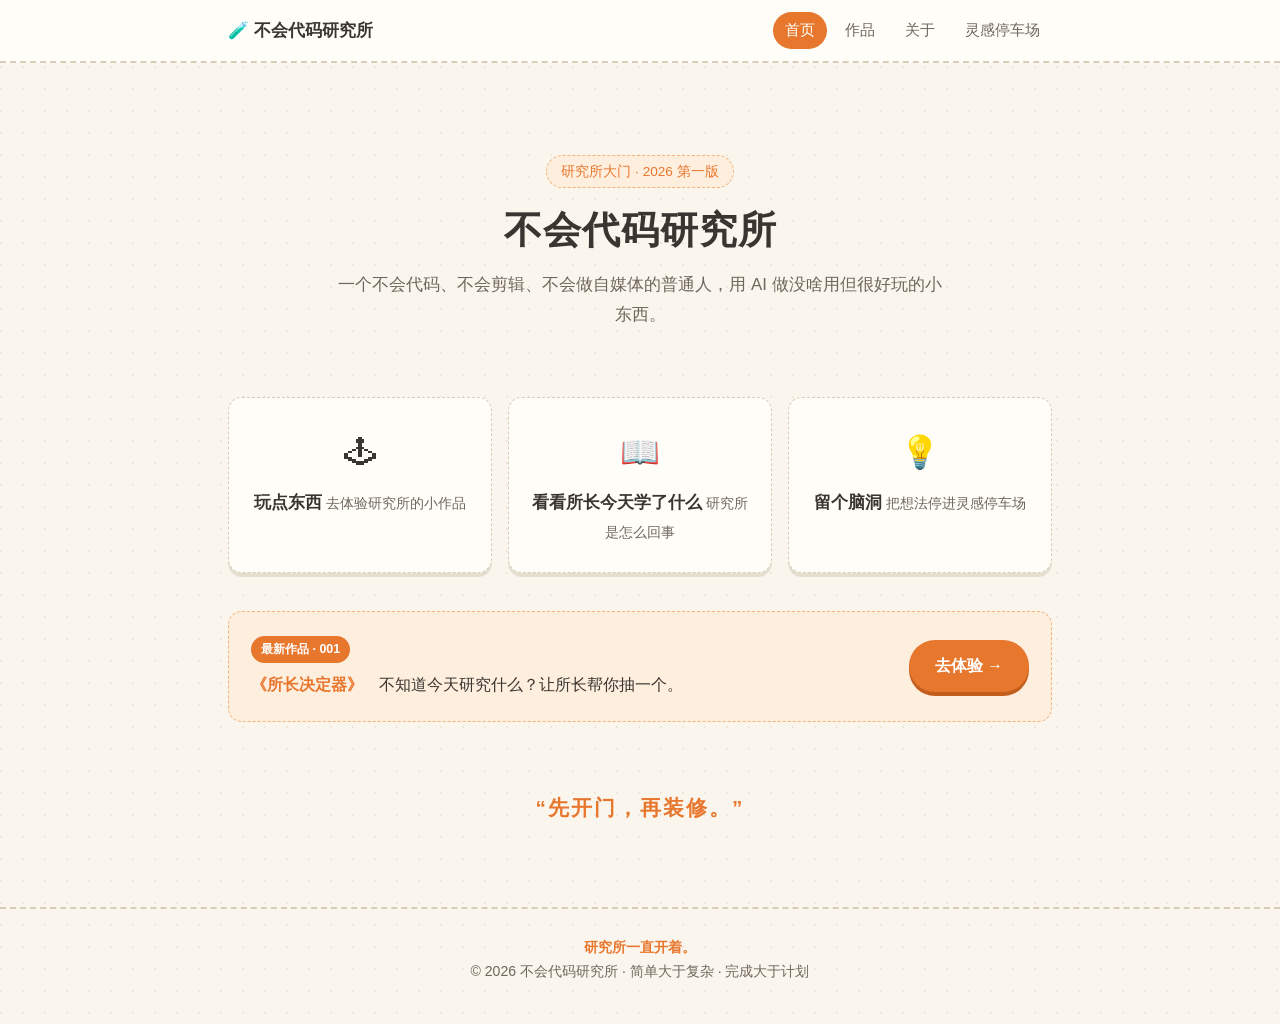
==== index.html @ 076965a6 "Initial static site" ====
<!DOCTYPE html>
<html lang="zh-CN">
<head>
  <meta charset="UTF-8" />
  <meta name="viewport" content="width=device-width, initial-scale=1.0" />
  <title>不会代码研究所</title>
  <meta name="description" content="一个不会代码、不会剪辑、不会做自媒体的普通人，用 AI 做没啥用但很好玩的小东西。" />
  <link rel="stylesheet" href="style.css" />
</head>
<body>

  <!-- 顶部导航 -->
  <header class="site-header">
    <nav class="nav">
      <a class="nav__brand" href="index.html">🧪 不会代码研究所</a>
      <ul class="nav__links">
        <li><a href="index.html" class="is-active">首页</a></li>
        <li><a href="works.html">作品</a></li>
        <li><a href="about.html">关于</a></li>
        <li><a href="inspiration.html">灵感停车场</a></li>
      </ul>
    </nav>
  </header>

  <main class="wrap">

    <!-- 首屏 -->
    <section class="hero">
      <span class="hero__badge">研究所大门 · 2026 第一版</span>
      <h1 class="hero__title">不会代码研究所</h1>
      <p class="hero__subtitle">
        一个不会代码、不会剪辑、不会做自媒体的普通人，用 AI 做没啥用但很好玩的小东西。
      </p>
    </section>

    <!-- 三个主要入口 -->
    <section class="grid-3">
      <a class="entry" href="work-001.html">
        <span class="entry__emoji">🕹</span>
        <span class="entry__label">玩点东西</span>
        <span class="entry__desc">去体验研究所的小作品</span>
      </a>
      <a class="entry" href="about.html">
        <span class="entry__emoji">📖</span>
        <span class="entry__label">看看所长今天学了什么</span>
        <span class="entry__desc">研究所是怎么回事</span>
      </a>
      <a class="entry" href="inspiration.html">
        <span class="entry__emoji">💡</span>
        <span class="entry__label">留个脑洞</span>
        <span class="entry__desc">把想法停进灵感停车场</span>
      </a>
    </section>

    <!-- 最新作品入口 -->
    <section>
      <div class="latest">
        <div class="latest__text">
          <div class="tag tag--live">最新作品 · 001</div>
          <p style="margin-top:8px;">
            <strong>《所长决定器》</strong>　不知道今天研究什么？让所长帮你抽一个。
          </p>
        </div>
        <a class="btn" href="work-001.html">去体验 →</a>
      </div>
    </section>

    <!-- 核心理念 -->
    <section class="creed">
      “先开门，再装修。”
    </section>

  </main>

  <!-- 页脚 -->
  <footer class="site-footer">
    <p class="creed-mini">研究所一直开着。</p>
    <p>© 2026 不会代码研究所 · 简单大于复杂 · 完成大于计划</p>
  </footer>

  <script src="script.js"></script>
</body>
</html>
---- style.css ----
/* ===========================================================
   不会代码研究所 · 全站样式 style.css
   风格：米白背景 + 暖橙强调 + 手账研究日志感 + 卡片虚线边框
   2026
   =========================================================== */

/* ---------- 基础变量 ---------- */
:root {
  --bg: #faf6ee;            /* 米白背景 */
  --bg-card: #fffdf8;       /* 卡片底色 */
  --ink: #3a3530;           /* 主文字 */
  --ink-soft: #6f675d;      /* 次要文字 */
  --orange: #e8772e;        /* 暖橙强调 */
  --orange-soft: #f6b27a;   /* 浅橙 */
  --orange-bg: #fdeede;     /* 橙色背景块 */
  --line: #d8cdb8;          /* 虚线/边框 */
  --green: #5c9e6f;         /* 研究中标签 */
  --gray: #9b9286;          /* 排队中标签 */
  --shadow: 0 4px 0 rgba(216, 205, 184, 0.55);
  --radius: 14px;
}

/* ---------- 通用重置 ---------- */
* {
  box-sizing: border-box;
  margin: 0;
  padding: 0;
}

html {
  scroll-behavior: smooth;
}

body {
  font-family: "PingFang SC", "Microsoft YaHei", "Helvetica Neue", Arial, sans-serif;
  background-color: var(--bg);
  background-image:
    radial-gradient(circle at 1px 1px, rgba(216, 205, 184, 0.35) 1px, transparent 0);
  background-size: 22px 22px;
  color: var(--ink);
  line-height: 1.75;
  font-size: 16px;
  -webkit-font-smoothing: antialiased;
}

a {
  color: var(--orange);
  text-decoration: none;
}

a:hover {
  text-decoration: underline;
}

/* ---------- 布局容器 ---------- */
.wrap {
  width: 100%;
  max-width: 860px;
  margin: 0 auto;
  padding: 0 18px;
}

section {
  margin: 38px 0;
}

/* ===========================================================
   顶部导航
   =========================================================== */
.site-header {
  background-color: var(--bg-card);
  border-bottom: 2px dashed var(--line);
  position: sticky;
  top: 0;
  z-index: 100;
}

.nav {
  display: flex;
  align-items: center;
  justify-content: space-between;
  flex-wrap: wrap;
  gap: 10px;
  padding: 12px 18px;
  max-width: 860px;
  margin: 0 auto;
}

.nav__brand {
  font-weight: 800;
  font-size: 1.05rem;
  color: var(--ink);
}

.nav__brand:hover {
  text-decoration: none;
  color: var(--orange);
}

.nav__links {
  display: flex;
  flex-wrap: wrap;
  gap: 6px;
  list-style: none;
}

.nav__links a {
  display: inline-block;
  padding: 5px 12px;
  border-radius: 999px;
  color: var(--ink-soft);
  font-size: 0.95rem;
}

.nav__links a:hover {
  background-color: var(--orange-bg);
  color: var(--orange);
  text-decoration: none;
}

.nav__links a.is-active {
  background-color: var(--orange);
  color: #fff;
}

/* ===========================================================
   首屏 Hero
   =========================================================== */
.hero {
  text-align: center;
  padding: 54px 0 30px;
}

.hero__badge {
  display: inline-block;
  background-color: var(--orange-bg);
  color: var(--orange);
  border: 1px dashed var(--orange-soft);
  border-radius: 999px;
  padding: 4px 14px;
  font-size: 0.85rem;
  margin-bottom: 18px;
}

.hero__title {
  font-size: 2.4rem;
  font-weight: 800;
  letter-spacing: 1px;
  line-height: 1.25;
}

.hero__subtitle {
  max-width: 620px;
  margin: 16px auto 0;
  color: var(--ink-soft);
  font-size: 1.05rem;
}

/* ===========================================================
   通用卡片
   =========================================================== */
.card {
  background-color: var(--bg-card);
  border: 1.5px dashed var(--line);
  border-radius: var(--radius);
  padding: 22px;
  box-shadow: var(--shadow);
}

.card + .card {
  margin-top: 16px;
}

.card__title {
  font-size: 1.2rem;
  font-weight: 800;
  margin-bottom: 8px;
}

/* ---------- 三入口网格 ---------- */
.grid-3 {
  display: grid;
  grid-template-columns: repeat(3, 1fr);
  gap: 16px;
}

.entry {
  display: block;
  text-align: center;
  background-color: var(--bg-card);
  border: 1.5px dashed var(--line);
  border-radius: var(--radius);
  padding: 26px 16px;
  color: var(--ink);
  box-shadow: var(--shadow);
  transition: transform 0.12s ease, border-color 0.12s ease;
}

.entry:hover {
  text-decoration: none;
  transform: translateY(-3px);
  border-color: var(--orange-soft);
}

.entry__emoji {
  font-size: 2rem;
  display: block;
  margin-bottom: 8px;
}

.entry__label {
  font-weight: 700;
  font-size: 1.05rem;
}

.entry__desc {
  color: var(--ink-soft);
  font-size: 0.9rem;
  margin-top: 4px;
}

/* ---------- 最新作品高亮条 ---------- */
.latest {
  background-color: var(--orange-bg);
  border: 1.5px dashed var(--orange-soft);
  border-radius: var(--radius);
  padding: 22px;
  display: flex;
  align-items: center;
  justify-content: space-between;
  flex-wrap: wrap;
  gap: 14px;
}

.latest__text strong {
  color: var(--orange);
}

/* ---------- 理念横幅 ---------- */
.creed {
  text-align: center;
  font-size: 1.3rem;
  font-weight: 800;
  color: var(--orange);
  padding: 30px 0;
  letter-spacing: 2px;
}

/* ===========================================================
   按钮
   =========================================================== */
.btn {
  display: inline-block;
  background-color: var(--orange);
  color: #fff;
  border: none;
  border-radius: 999px;
  padding: 12px 26px;
  font-size: 1rem;
  font-weight: 700;
  cursor: pointer;
  box-shadow: 0 4px 0 #c25d1c;
  transition: transform 0.08s ease, box-shadow 0.08s ease;
  font-family: inherit;
}

.btn:hover {
  text-decoration: none;
  transform: translateY(-1px);
}

.btn:active {
  transform: translateY(3px);
  box-shadow: 0 1px 0 #c25d1c;
}

.btn--ghost {
  background-color: transparent;
  color: var(--orange);
  border: 1.5px dashed var(--orange-soft);
  box-shadow: none;
}

.btn--ghost:active {
  transform: none;
  box-shadow: none;
}

.btn--block {
  display: block;
  width: 100%;
}

.btn--lg {
  font-size: 1.15rem;
  padding: 16px 30px;
}

/* ===========================================================
   作品列表 works.html
   =========================================================== */
.work-item {
  display: flex;
  align-items: center;
  gap: 16px;
  background-color: var(--bg-card);
  border: 1.5px dashed var(--line);
  border-radius: var(--radius);
  padding: 18px 20px;
  box-shadow: var(--shadow);
}

.work-item + .work-item {
  margin-top: 14px;
}

.work-item__no {
  font-size: 1.4rem;
  font-weight: 800;
  color: var(--orange);
  min-width: 52px;
}

.work-item__body {
  flex: 1;
  min-width: 0;
}

.work-item__name {
  font-weight: 700;
  font-size: 1.1rem;
}

.work-item__desc {
  color: var(--ink-soft);
  font-size: 0.92rem;
}

/* 状态标签 */
.tag {
  display: inline-block;
  font-size: 0.78rem;
  font-weight: 700;
  padding: 3px 10px;
  border-radius: 999px;
  white-space: nowrap;
}

.tag--live { background-color: var(--orange); color: #fff; }
.tag--research { background-color: #e4f1e7; color: var(--green); border: 1px solid var(--green); }
.tag--todo { background-color: #efece6; color: var(--gray); border: 1px solid var(--gray); }
.tag--queue { background-color: #efece6; color: var(--gray); border: 1px dashed var(--gray); }

/* ===========================================================
   所长决定器 work-001.html
   =========================================================== */
.work-no-badge {
  display: inline-block;
  background-color: var(--ink);
  color: #fff;
  font-weight: 800;
  border-radius: 8px;
  padding: 3px 12px;
  letter-spacing: 2px;
  font-size: 0.9rem;
}

.decider {
  text-align: center;
}

.decider__result {
  min-height: 96px;
  display: flex;
  align-items: center;
  justify-content: center;
  background-color: var(--orange-bg);
  border: 2px dashed var(--orange-soft);
  border-radius: var(--radius);
  padding: 24px;
  margin: 22px 0;
  font-size: 1.25rem;
  font-weight: 700;
  color: var(--ink);
  transition: transform 0.1s ease;
}

.decider__result.is-rolling {
  transform: scale(0.97);
  color: var(--ink-soft);
}

.decider__hint {
  color: var(--ink-soft);
  font-size: 0.88rem;
  margin-top: 6px;
}

/* 研究日志 */
.log-list {
  list-style: none;
}

.log-list li {
  border-left: 3px solid var(--orange-soft);
  padding: 6px 0 6px 14px;
  margin-bottom: 12px;
  color: var(--ink-soft);
}

.log-list li strong {
  color: var(--ink);
}

/* Prompt 代码块 */
.prompt-box {
  background-color: #2f2a24;
  color: #f3ead9;
  border-radius: var(--radius);
  padding: 18px 20px;
  font-family: "SF Mono", Consolas, Menlo, monospace;
  font-size: 0.9rem;
  line-height: 1.7;
  white-space: pre-wrap;
  word-break: break-word;
  overflow-x: auto;
}

.no-list {
  list-style: none;
}

.no-list li {
  padding-left: 24px;
  position: relative;
  margin-bottom: 6px;
  color: var(--ink-soft);
}

.no-list li::before {
  content: "✕";
  position: absolute;
  left: 0;
  color: var(--orange-soft);
}

.yes-list {
  list-style: none;
}

.yes-list li {
  padding-left: 24px;
  position: relative;
  margin-bottom: 6px;
}

.yes-list li::before {
  content: "✦";
  position: absolute;
  left: 0;
  color: var(--orange);
}

/* ===========================================================
   关于页 about.html
   =========================================================== */
.creed-wall {
  background-color: var(--orange-bg);
  border: 2px dashed var(--orange-soft);
  border-radius: var(--radius);
  padding: 30px 26px;
  font-size: 1.08rem;
  line-height: 2.1;
  text-align: center;
  color: var(--ink);
}

.creed-wall strong {
  color: var(--orange);
}

/* ===========================================================
   灵感停车场 inspiration.html
   =========================================================== */
.parking-input {
  width: 100%;
  min-height: 90px;
  resize: vertical;
  border: 1.5px dashed var(--line);
  border-radius: var(--radius);
  padding: 14px;
  font-family: inherit;
  font-size: 1rem;
  color: var(--ink);
  background-color: var(--bg-card);
}

.parking-input:focus {
  outline: none;
  border-color: var(--orange-soft);
}

.parking-toolbar {
  display: flex;
  gap: 10px;
  flex-wrap: wrap;
  margin-top: 12px;
}

.notice {
  background-color: #fff7ec;
  border: 1px dashed var(--orange-soft);
  border-radius: 10px;
  padding: 12px 14px;
  color: var(--ink-soft);
  font-size: 0.9rem;
  margin-top: 14px;
}

.idea-list {
  list-style: none;
  margin-top: 18px;
}

.idea-item {
  background-color: var(--bg-card);
  border: 1.5px dashed var(--line);
  border-radius: var(--radius);
  padding: 14px 16px;
  margin-bottom: 12px;
  display: flex;
  align-items: flex-start;
  gap: 12px;
  box-shadow: var(--shadow);
}

.idea-item__text {
  flex: 1;
  min-width: 0;
  word-break: break-word;
}

.idea-item__time {
  display: block;
  font-size: 0.78rem;
  color: var(--gray);
  margin-top: 4px;
}

.idea-item__del {
  background: none;
  border: none;
  color: var(--gray);
  cursor: pointer;
  font-size: 1.1rem;
  line-height: 1;
  padding: 2px 6px;
  font-family: inherit;
}

.idea-item__del:hover {
  color: var(--orange);
}

.empty-tip {
  text-align: center;
  color: var(--gray);
  padding: 24px;
  border: 1.5px dashed var(--line);
  border-radius: var(--radius);
  margin-top: 18px;
}

/* ===========================================================
   页脚
   =========================================================== */
.site-footer {
  border-top: 2px dashed var(--line);
  text-align: center;
  color: var(--ink-soft);
  font-size: 0.88rem;
  padding: 26px 18px 40px;
  margin-top: 50px;
}

.site-footer .creed-mini {
  color: var(--orange);
  font-weight: 700;
}

/* ===========================================================
   响应式：手机适配
   =========================================================== */
@media (max-width: 640px) {
  body { font-size: 15px; }

  .hero { padding: 36px 0 20px; }
  .hero__title { font-size: 1.8rem; }
  .hero__subtitle { font-size: 0.98rem; }

  .grid-3 {
    grid-template-columns: 1fr;
  }

  .nav {
    justify-content: center;
  }

  .nav__brand {
    width: 100%;
    text-align: center;
  }

  .nav__links {
    justify-content: center;
  }

  .latest {
    flex-direction: column;
    text-align: center;
  }

  .work-item {
    flex-wrap: wrap;
  }

  .creed { font-size: 1.1rem; }

  .decider__result { font-size: 1.1rem; }
}
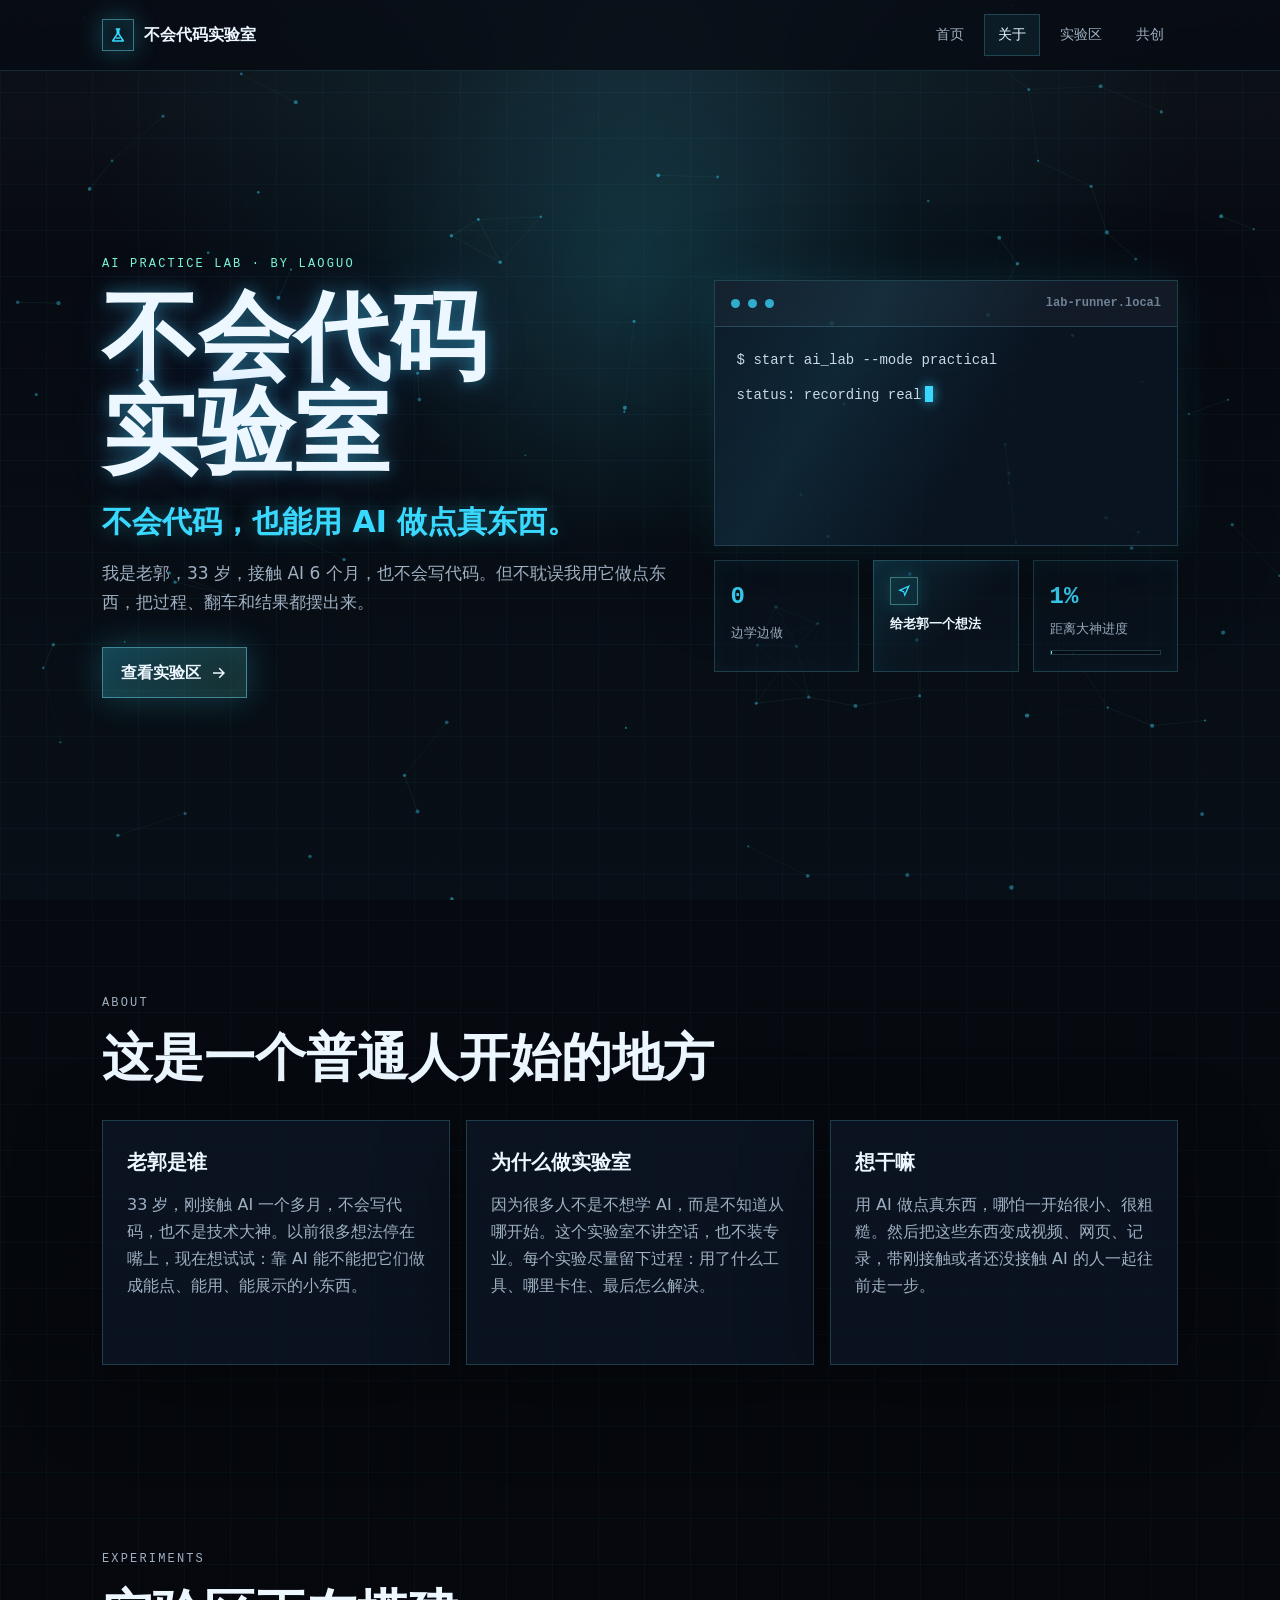
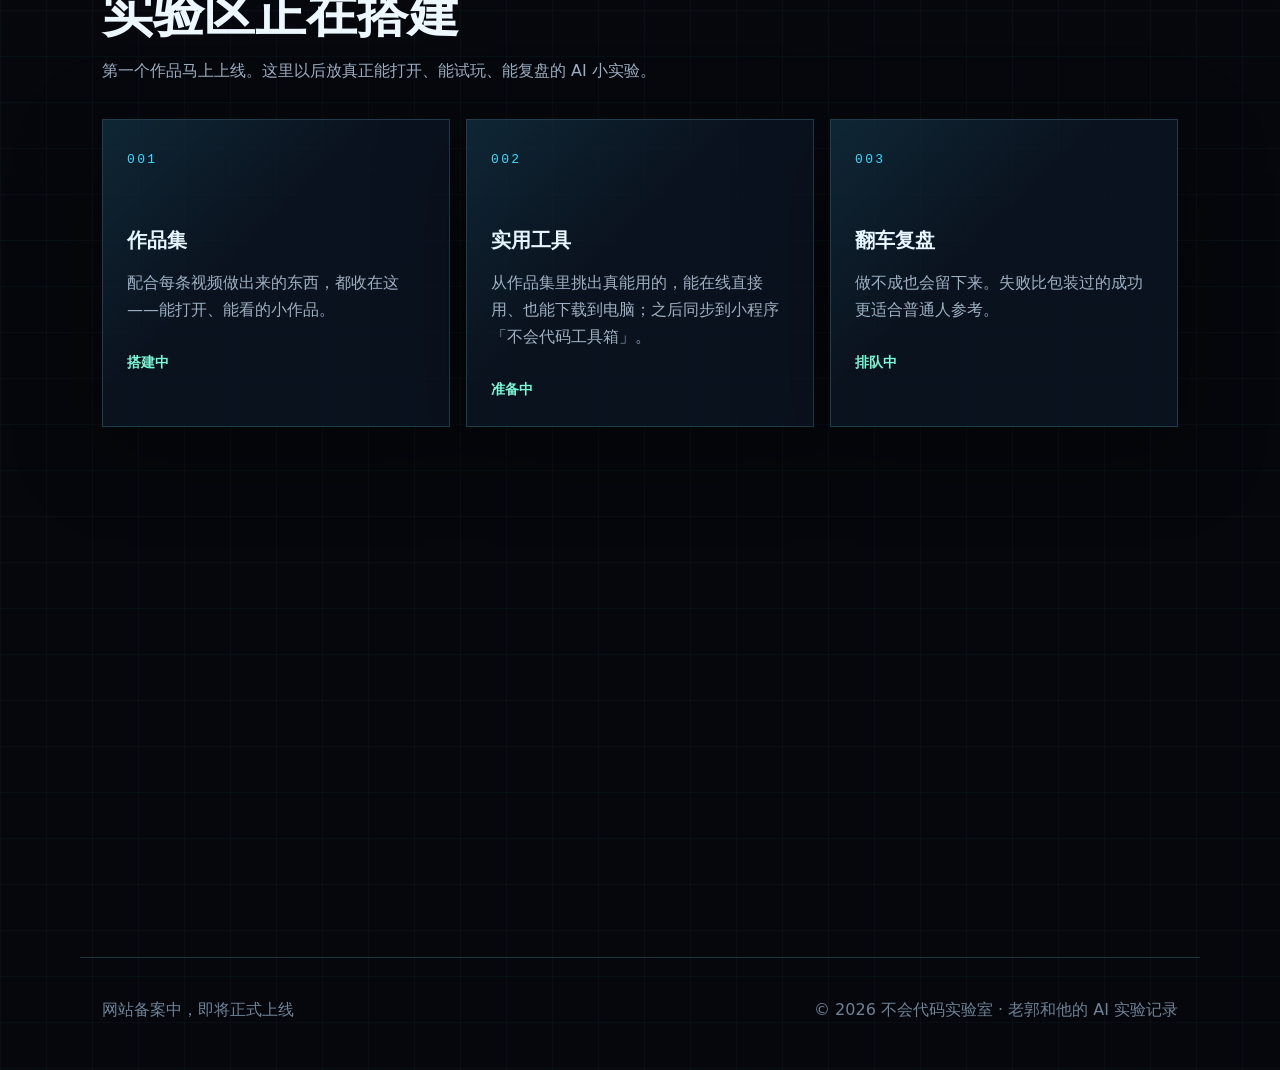
==== commit a521a4b6: "feat: 上线不会代码实验室新版官网" ====
--- a/index.html
+++ b/index.html
@@ -3,80 +3,159 @@
 <head>
   <meta charset="UTF-8" />
   <meta name="viewport" content="width=device-width, initial-scale=1.0" />
-  <title>不会代码研究所</title>
-  <meta name="description" content="一个不会代码、不会剪辑、不会做自媒体的普通人，用 AI 做没啥用但很好玩的小东西。" />
+  <title>不会代码实验室</title>
+  <meta name="description" content="不会代码实验室：不会代码，也能用 AI 做点真东西。" />
   <link rel="stylesheet" href="style.css" />
 </head>
 <body>
+  <canvas id="signalCanvas" aria-hidden="true"></canvas>
 
-  <!-- 顶部导航 -->
   <header class="site-header">
-    <nav class="nav">
-      <a class="nav__brand" href="index.html">🧪 不会代码研究所</a>
+    <nav class="nav" aria-label="主导航">
+      <a class="nav__brand" href="#home" aria-label="返回首页">
+        <span class="brand-mark" aria-hidden="true">
+          <svg viewBox="0 0 24 24" role="img">
+            <path d="M9 3h6v2h-1v5.2l5.7 8.6A1.4 1.4 0 0 1 18.5 21h-13a1.4 1.4 0 0 1-1.2-2.2L10 10.2V5H9V3Zm3 8-5.2 8h10.4L12 11Zm-2 4h4l1.3 2H8.7L10 15Z"/>
+          </svg>
+        </span>
+        不会代码实验室
+      </a>
+      <button class="nav__toggle" type="button" aria-label="打开导航" aria-expanded="false">
+        <span></span>
+        <span></span>
+      </button>
       <ul class="nav__links">
-        <li><a href="index.html" class="is-active">首页</a></li>
-        <li><a href="works.html">作品</a></li>
-        <li><a href="about.html">关于</a></li>
-        <li><a href="inspiration.html">灵感停车场</a></li>
+        <li><a href="#home" class="is-active">首页</a></li>
+        <li><a href="#about">关于</a></li>
+        <li><a href="#lab">实验区</a></li>
+        <li><a href="#co-create">共创</a></li>
       </ul>
     </nav>
   </header>
 
-  <main class="wrap">
+  <main>
+    <section id="home" class="section hero-section">
+      <div class="hero-shell">
+        <div class="hero-copy reveal">
+          <p class="eyebrow">AI PRACTICE LAB · BY LAOGUO</p>
+          <h1 class="hero-title">
+            <span>不会代码</span>
+            <span>实验室</span>
+          </h1>
+          <p class="hero-slogan">不会代码，也能用 AI 做点真东西。</p>
+          <p id="heroIntro" class="hero-intro">
+            我是老郭，33 岁，接触 AI 才一个多月，也不会写代码。但不耽误我用它做点东西，把过程、翻车和结果都摆出来。
+          </p>
+          <div class="hero-actions">
+            <a class="btn btn-primary" href="#lab">
+              <span>查看实验区</span>
+              <svg viewBox="0 0 24 24" aria-hidden="true"><path d="M13 5l7 7-7 7-1.4-1.4 4.6-4.6H4v-2h12.2l-4.6-4.6L13 5Z"/></svg>
+            </a>
+          </div>
+        </div>
 
-    <!-- 首屏 -->
-    <section class="hero">
-      <span class="hero__badge">研究所大门 · 2026 第一版</span>
-      <h1 class="hero__title">不会代码研究所</h1>
-      <p class="hero__subtitle">
-        一个不会代码、不会剪辑、不会做自媒体的普通人，用 AI 做没啥用但很好玩的小东西。
-      </p>
-    </section>
-
-    <!-- 三个主要入口 -->
-    <section class="grid-3">
-      <a class="entry" href="work-001.html">
-        <span class="entry__emoji">🕹</span>
-        <span class="entry__label">玩点东西</span>
-        <span class="entry__desc">去体验研究所的小作品</span>
-      </a>
-      <a class="entry" href="about.html">
-        <span class="entry__emoji">📖</span>
-        <span class="entry__label">看看所长今天学了什么</span>
-        <span class="entry__desc">研究所是怎么回事</span>
-      </a>
-      <a class="entry" href="inspiration.html">
-        <span class="entry__emoji">💡</span>
-        <span class="entry__label">留个脑洞</span>
-        <span class="entry__desc">把想法停进灵感停车场</span>
-      </a>
-    </section>
-
-    <!-- 最新作品入口 -->
-    <section>
-      <div class="latest">
-        <div class="latest__text">
-          <div class="tag tag--live">最新作品 · 001</div>
-          <p style="margin-top:8px;">
-            <strong>《所长决定器》</strong>　不知道今天研究什么？让所长帮你抽一个。
-          </p>
+        <div class="hero-visual reveal" aria-label="实验室信号面板">
+          <div class="terminal-panel">
+            <div class="terminal-top">
+              <span></span><span></span><span></span>
+              <strong>lab-runner.local</strong>
+            </div>
+            <div class="terminal-body">
+              <p data-type-text="$ start ai_lab --mode practical"></p>
+              <p class="line-ok" data-type-text="status: recording real experiments"></p>
+              <p data-type-text="input: ordinary person + AI tools"></p>
+              <p data-type-text="output: small web apps / videos / lessons"></p>
+              <p class="line-warn" data-type-text="rule: ship first, polish later"></p>
+            </div>
+          </div>
+          <div class="metrics-strip">
+            <div><b id="worksCount">0</b><span>边学边做</span></div>
+            <a class="metric-idea-card" href="#co-create" aria-label="给老郭一个想法，跳转到共创区">
+              <b>
+                <svg viewBox="0 0 24 24" aria-hidden="true"><path d="m3 11 18-8-8 18-2-7-8-3Zm5.3-.2 3.8 1.2 1.2 3.8 3.6-8.9-8.6 3.9Z"/></svg>
+              </b>
+              <span>给老郭一个想法</span>
+            </a>
+            <div class="metric-progress-card">
+              <b id="masterProgress">1%</b>
+              <span>距离大神进度</span>
+              <i class="metric-progress" aria-hidden="true"><em id="masterProgressBar"></em></i>
+            </div>
+          </div>
         </div>
-        <a class="btn" href="work-001.html">去体验 →</a>
       </div>
     </section>
 
-    <!-- 核心理念 -->
-    <section class="creed">
-      “先开门，再装修。”
+    <section id="about" class="section about-section">
+      <div class="section-head reveal">
+        <p class="eyebrow">ABOUT</p>
+        <h2 class="about-title">这是一个普通人开始的地方</h2>
+      </div>
+      <div class="about-grid">
+        <article class="text-block reveal">
+          <h3>老郭是谁</h3>
+          <p>33 岁，刚接触 AI 一个多月，不会写代码，也不是技术大神。以前很多想法停在嘴上，现在想试试：靠 AI 能不能把它们做成能点、能用、能展示的小东西。</p>
+        </article>
+        <article class="text-block reveal">
+          <h3>为什么做实验室</h3>
+          <p>因为很多人不是不想学 AI，而是不知道从哪开始。这个实验室不讲空话，也不装专业。每个实验尽量留下过程：用了什么工具、哪里卡住、最后怎么解决。</p>
+        </article>
+        <article class="text-block reveal">
+          <h3>想干嘛</h3>
+          <p>用 AI 做点真东西，哪怕一开始很小、很粗糙。然后把这些东西变成视频、网页、记录，带刚接触或者还没接触 AI 的人一起往前走一步。</p>
+        </article>
+      </div>
     </section>
 
+    <section id="lab" class="section lab-section">
+      <div class="section-head reveal">
+        <p class="eyebrow">EXPERIMENTS</p>
+        <h2>实验区正在搭建</h2>
+        <p>第一个作品马上上线。这里以后放真正能打开、能试玩、能复盘的 AI 小实验。</p>
+      </div>
+      <div class="experiment-grid">
+        <article class="experiment-card reveal">
+          <span class="card-index">001</span>
+          <h3>作品集</h3>
+          <p>配合每条视频做出来的东西，都收在这——能打开、能看的小作品。</p>
+          <strong>搭建中</strong>
+        </article>
+        <article class="experiment-card reveal">
+          <span class="card-index">002</span>
+          <h3>实用工具</h3>
+          <p>从作品集里挑出真能用的，能在线直接用、也能下载到电脑；之后同步到小程序「不会代码工具箱」。</p>
+          <strong>准备中</strong>
+        </article>
+        <article class="experiment-card reveal">
+          <span class="card-index">003</span>
+          <h3>翻车复盘</h3>
+          <p>做不成也会留下来。失败比包装过的成功更适合普通人参考。</p>
+          <strong>排队中</strong>
+        </article>
+      </div>
+    </section>
+
+    <section id="co-create" class="section co-section">
+      <div class="co-panel reveal">
+        <div>
+          <p class="eyebrow">CO-CREATE</p>
+          <h2>你想让我用 AI 做什么？</h2>
+          <p>可以是一个网页、一个小工具、一个脑洞、一个你觉得普通人也该用上的功能。投稿系统还没接好，先放一个占位入口。</p>
+        </div>
+        <button id="submitIdeaBtn" class="btn btn-primary" type="button">
+          <span>告诉老郭一个想法</span>
+          <svg viewBox="0 0 24 24" aria-hidden="true"><path d="m3 11 18-8-8 18-2-7-8-3Zm5.3-.2 3.8 1.2 1.2 3.8 3.6-8.9-8.6 3.9Z"/></svg>
+        </button>
+      </div>
+    </section>
   </main>
 
-  <!-- 页脚 -->
   <footer class="site-footer">
-    <p class="creed-mini">研究所一直开着。</p>
-    <p>© 2026 不会代码研究所 · 简单大于复杂 · 完成大于计划</p>
+    <p>网站备案中，即将正式上线</p>
+    <p>© 2026 不会代码实验室 · 老郭和他的 AI 实验记录</p>
   </footer>
+
+  <div id="toast" class="toast" role="status" aria-live="polite">投稿功能马上开放</div>
 
   <script src="script.js"></script>
 </body>
--- a/style.css
+++ b/style.css
@@ -1,630 +1,820 @@
-/* ===========================================================
-   不会代码研究所 · 全站样式 style.css
-   风格：米白背景 + 暖橙强调 + 手账研究日志感 + 卡片虚线边框
-   2026
-   =========================================================== */
-
-/* ---------- 基础变量 ---------- */
 :root {
-  --bg: #faf6ee;            /* 米白背景 */
-  --bg-card: #fffdf8;       /* 卡片底色 */
-  --ink: #3a3530;           /* 主文字 */
-  --ink-soft: #6f675d;      /* 次要文字 */
-  --orange: #e8772e;        /* 暖橙强调 */
-  --orange-soft: #f6b27a;   /* 浅橙 */
-  --orange-bg: #fdeede;     /* 橙色背景块 */
-  --line: #d8cdb8;          /* 虚线/边框 */
-  --green: #5c9e6f;         /* 研究中标签 */
-  --gray: #9b9286;          /* 排队中标签 */
-  --shadow: 0 4px 0 rgba(216, 205, 184, 0.55);
-  --radius: 14px;
-}
-
-/* ---------- 通用重置 ---------- */
+  --bg: #070b12;
+  --bg-2: #0c1420;
+  --panel: rgba(13, 23, 37, 0.76);
+  --panel-strong: rgba(15, 31, 48, 0.9);
+  --line: rgba(116, 232, 255, 0.2);
+  --line-strong: rgba(116, 232, 255, 0.44);
+  --text: #edf7ff;
+  --muted: #9fb0c2;
+  --dim: #6f8296;
+  --cyan: #39d9ff;
+  --cyan-2: #7cf7d4;
+  --blue: #5c8dff;
+  --warning: #ffd166;
+  --shadow: rgba(0, 0, 0, 0.38);
+  --max: 1120px;
+}
+
 * {
   box-sizing: border-box;
-  margin: 0;
-  padding: 0;
 }
 
 html {
   scroll-behavior: smooth;
 }
 
+html,
 body {
-  font-family: "PingFang SC", "Microsoft YaHei", "Helvetica Neue", Arial, sans-serif;
-  background-color: var(--bg);
-  background-image:
-    radial-gradient(circle at 1px 1px, rgba(216, 205, 184, 0.35) 1px, transparent 0);
-  background-size: 22px 22px;
-  color: var(--ink);
-  line-height: 1.75;
-  font-size: 16px;
-  -webkit-font-smoothing: antialiased;
+  margin: 0;
+  min-height: 100%;
+}
+
+body {
+  background:
+    linear-gradient(rgba(57, 217, 255, 0.035) 1px, transparent 1px),
+    linear-gradient(90deg, rgba(57, 217, 255, 0.035) 1px, transparent 1px),
+    radial-gradient(circle at 50% 0%, rgba(57, 217, 255, 0.12), transparent 36rem),
+    linear-gradient(180deg, var(--bg), #05070c 72%);
+  background-size: 46px 46px, 46px 46px, auto, auto;
+  color: var(--text);
+  font-family: Inter, "PingFang SC", "Microsoft YaHei", system-ui, sans-serif;
+  line-height: 1.7;
+  overflow-x: hidden;
+}
+
+body::before {
+  content: "";
+  position: fixed;
+  inset: 0;
+  pointer-events: none;
+  background:
+    radial-gradient(circle at var(--cursor-x, 50%) var(--cursor-y, 30%), rgba(57, 217, 255, 0.16), transparent 17rem),
+    linear-gradient(180deg, rgba(255,255,255,0.035), transparent 28%, rgba(57,217,255,0.03));
+  mix-blend-mode: screen;
+  z-index: -1;
+  opacity: .82;
+  transition: opacity .2s ease;
+}
+
+#signalCanvas {
+  position: fixed;
+  inset: 0;
+  width: 100%;
+  height: 100%;
+  z-index: -2;
+  opacity: 0.78;
 }
 
 a {
-  color: var(--orange);
-  text-decoration: none;
-}
-
-a:hover {
-  text-decoration: underline;
-}
-
-/* ---------- 布局容器 ---------- */
-.wrap {
-  width: 100%;
-  max-width: 860px;
-  margin: 0 auto;
-  padding: 0 18px;
-}
-
-section {
-  margin: 38px 0;
-}
-
-/* ===========================================================
-   顶部导航
-   =========================================================== */
+  color: inherit;
+}
+
 .site-header {
-  background-color: var(--bg-card);
-  border-bottom: 2px dashed var(--line);
   position: sticky;
   top: 0;
-  z-index: 100;
+  z-index: 50;
+  border-bottom: 1px solid rgba(116, 232, 255, 0.14);
+  background: rgba(7, 11, 18, 0.78);
+  backdrop-filter: blur(18px);
 }
 
 .nav {
+  max-width: var(--max);
+  min-height: 70px;
+  margin: 0 auto;
+  padding: 0 22px;
   display: flex;
   align-items: center;
   justify-content: space-between;
-  flex-wrap: wrap;
+  gap: 22px;
+}
+
+.nav__brand {
+  display: inline-flex;
+  align-items: center;
   gap: 10px;
-  padding: 12px 18px;
-  max-width: 860px;
+  color: var(--text);
+  text-decoration: none;
+  font-weight: 800;
+  white-space: nowrap;
+}
+
+.brand-mark {
+  width: 32px;
+  height: 32px;
+  display: grid;
+  place-items: center;
+  border: 1px solid var(--line-strong);
+  background: rgba(57, 217, 255, 0.08);
+  box-shadow: 0 0 26px rgba(57, 217, 255, 0.3), inset 0 0 18px rgba(57, 217, 255, 0.08);
+  animation: neonPulse 4.8s ease-in-out infinite;
+}
+
+.brand-mark svg {
+  width: 18px;
+  height: 18px;
+  fill: var(--cyan);
+}
+
+.nav__links {
+  list-style: none;
+  display: flex;
+  align-items: center;
+  gap: 6px;
+  margin: 0;
+  padding: 0;
+}
+
+.nav__links a {
+  display: block;
+  padding: 8px 13px;
+  color: var(--muted);
+  text-decoration: none;
+  font-size: 14px;
+  border: 1px solid transparent;
+  transition: color .18s ease, border-color .18s ease, background .18s ease;
+}
+
+.nav__links a:hover,
+.nav__links a.is-active {
+  color: var(--text);
+  border-color: var(--line);
+  background: rgba(57, 217, 255, 0.07);
+}
+
+.nav__toggle {
+  display: none;
+  width: 42px;
+  height: 38px;
+  border: 1px solid var(--line);
+  background: rgba(57, 217, 255, 0.05);
+  color: var(--text);
+  cursor: pointer;
+}
+
+.nav__toggle span {
+  display: block;
+  width: 18px;
+  height: 2px;
+  margin: 5px auto;
+  background: var(--text);
+}
+
+.section {
+  max-width: var(--max);
   margin: 0 auto;
-}
-
-.nav__brand {
-  font-weight: 800;
-  font-size: 1.05rem;
-  color: var(--ink);
-}
-
-.nav__brand:hover {
-  text-decoration: none;
-  color: var(--orange);
-}
-
-.nav__links {
+  padding: 92px 22px;
+  scroll-margin-top: 82px;
+}
+
+.hero-section {
+  min-height: calc(100vh - 70px);
+  display: grid;
+  align-items: center;
+  padding-top: 72px;
+}
+
+.hero-shell {
+  display: grid;
+  grid-template-columns: minmax(0, 1.1fr) minmax(320px, 0.9fr);
+  align-items: center;
+  gap: 44px;
+}
+
+.eyebrow {
+  margin: 0 0 16px;
+  color: var(--cyan-2);
+  font-family: "SFMono-Regular", Consolas, monospace;
+  font-size: 12px;
+  letter-spacing: 0.18em;
+  text-transform: uppercase;
+}
+
+h1,
+h2,
+h3,
+p {
+  margin-top: 0;
+}
+
+h1 {
+  margin-bottom: 18px;
+  font-size: clamp(48px, 8vw, 96px);
+  line-height: 0.98;
+  letter-spacing: 0;
+}
+
+.hero-title {
+  max-width: 8em;
+  text-wrap: balance;
+  text-shadow:
+    0 0 16px rgba(57, 217, 255, 0.4),
+    0 0 44px rgba(92, 141, 255, 0.24);
+  animation: heroLift .82s cubic-bezier(.2, .8, .2, 1) both, titleGlow 5.5s ease-in-out infinite;
+}
+
+.hero-title span {
+  display: block;
+  white-space: nowrap;
+}
+
+h2 {
+  margin-bottom: 16px;
+  font-size: clamp(30px, 4vw, 52px);
+  line-height: 1.1;
+  letter-spacing: 0;
+}
+
+h3 {
+  margin-bottom: 12px;
+  font-size: 20px;
+}
+
+.hero-slogan {
+  margin-bottom: 12px;
+  color: var(--cyan);
+  font-size: clamp(20px, 3vw, 30px);
+  font-weight: 700;
+  text-shadow: 0 0 20px rgba(57, 217, 255, 0.38);
+  animation: heroLift .82s cubic-bezier(.2, .8, .2, 1) .12s both;
+}
+
+.hero-intro,
+.section-head p,
+.co-panel p,
+.text-block p,
+.experiment-card p {
+  color: var(--muted);
+}
+
+.hero-intro {
+  max-width: 680px;
+  margin-bottom: 30px;
+  font-size: 17px;
+  animation: heroLift .82s cubic-bezier(.2, .8, .2, 1) .2s both;
+}
+
+.hero-actions,
+.foot-actions {
   display: flex;
   flex-wrap: wrap;
-  gap: 6px;
-  list-style: none;
-}
-
-.nav__links a {
+  gap: 12px;
+}
+
+.btn {
+  min-height: 46px;
+  display: inline-flex;
+  align-items: center;
+  justify-content: center;
+  gap: 9px;
+  padding: 11px 18px;
+  border: 1px solid var(--line-strong);
+  color: var(--text);
+  text-decoration: none;
+  font: inherit;
+  font-weight: 700;
+  cursor: pointer;
+  position: relative;
+  overflow: hidden;
+  transition: transform .18s ease, box-shadow .18s ease, background .18s ease, border-color .18s ease;
+}
+
+.btn::before {
+  content: "";
+  position: absolute;
+  inset: 0;
+  background: linear-gradient(120deg, transparent, rgba(255,255,255,.18), transparent);
+  transform: translateX(-130%);
+  transition: transform .45s ease;
+}
+
+.btn svg {
+  width: 18px;
+  height: 18px;
+  fill: currentColor;
+}
+
+.btn > * {
+  position: relative;
+  z-index: 1;
+}
+
+.btn:hover {
+  transform: translateY(-2px);
+}
+
+.btn:hover::before {
+  transform: translateX(130%);
+}
+
+.btn-primary {
+  background: linear-gradient(135deg, rgba(57, 217, 255, 0.26), rgba(124, 247, 212, 0.14));
+  box-shadow: 0 0 34px rgba(57, 217, 255, 0.24), inset 0 0 24px rgba(57, 217, 255, 0.06);
+}
+
+.btn-primary:hover {
+  border-color: rgba(124, 247, 212, 0.72);
+  box-shadow: 0 0 52px rgba(57, 217, 255, 0.36), 0 0 18px rgba(92, 141, 255, 0.18);
+}
+
+.btn-secondary {
+  background: rgba(13, 23, 37, 0.62);
+}
+
+.hero-visual {
+  display: grid;
+  gap: 14px;
+}
+
+.terminal-panel,
+.text-block,
+.experiment-card,
+.co-panel {
+  border: 1px solid var(--line);
+  background: var(--panel);
+  box-shadow: 0 24px 80px var(--shadow);
+  transition: transform .22s ease, border-color .22s ease, box-shadow .22s ease, background .22s ease;
+}
+
+.terminal-panel {
+  position: relative;
+  overflow: hidden;
+  box-shadow: 0 24px 90px var(--shadow), 0 0 42px rgba(57, 217, 255, 0.12);
+}
+
+.terminal-panel::before {
+  content: "";
+  position: absolute;
+  inset: -1px;
+  background: linear-gradient(120deg, transparent, rgba(57, 217, 255, 0.18), transparent 58%);
+  opacity: .48;
+  pointer-events: none;
+}
+
+.terminal-top {
+  min-height: 46px;
+  padding: 0 16px;
+  display: flex;
+  align-items: center;
+  gap: 8px;
+  border-bottom: 1px solid var(--line);
+  background: rgba(255,255,255,0.03);
+}
+
+.terminal-top span {
+  width: 9px;
+  height: 9px;
+  border-radius: 50%;
+  background: var(--cyan);
+  opacity: .76;
+}
+
+.terminal-top strong {
+  margin-left: auto;
+  color: var(--dim);
+  font-family: "SFMono-Regular", Consolas, monospace;
+  font-size: 12px;
+}
+
+.terminal-body {
+  padding: 22px;
+  font-family: "SFMono-Regular", Consolas, monospace;
+  font-size: 14px;
+}
+
+.terminal-body p {
+  position: relative;
+  margin-bottom: 11px;
+  color: #c9d8e6;
+  min-height: 1.7em;
+}
+
+.line-ok {
+  color: var(--cyan-2);
+}
+
+.terminal-body p.is-typing::after,
+.terminal-body p.is-typed:last-child::after {
+  content: "";
   display: inline-block;
-  padding: 5px 12px;
-  border-radius: 999px;
-  color: var(--ink-soft);
-  font-size: 0.95rem;
-}
-
-.nav__links a:hover {
-  background-color: var(--orange-bg);
-  color: var(--orange);
+  width: 8px;
+  height: 1.15em;
+  margin-left: 4px;
+  vertical-align: -0.2em;
+  background: var(--cyan);
+  box-shadow: 0 0 12px rgba(57, 217, 255, .8);
+  animation: caretBlink .9s steps(2, end) infinite;
+}
+
+.line-warn {
+  color: var(--warning);
+}
+
+.metrics-strip {
+  display: grid;
+  grid-template-columns: repeat(3, 1fr);
+  gap: 14px;
+}
+
+.metrics-strip > div,
+.metrics-strip > a {
+  padding: 16px;
+  border: 1px solid var(--line);
+  background: rgba(13, 23, 37, 0.52);
+  box-shadow: inset 0 0 20px rgba(57, 217, 255, 0.04);
+}
+
+.metrics-strip > a {
+  color: inherit;
   text-decoration: none;
 }
 
-.nav__links a.is-active {
-  background-color: var(--orange);
-  color: #fff;
-}
-
-/* ===========================================================
-   首屏 Hero
-   =========================================================== */
-.hero {
-  text-align: center;
-  padding: 54px 0 30px;
-}
-
-.hero__badge {
-  display: inline-block;
-  background-color: var(--orange-bg);
-  color: var(--orange);
-  border: 1px dashed var(--orange-soft);
-  border-radius: 999px;
-  padding: 4px 14px;
-  font-size: 0.85rem;
-  margin-bottom: 18px;
-}
-
-.hero__title {
-  font-size: 2.4rem;
-  font-weight: 800;
-  letter-spacing: 1px;
-  line-height: 1.25;
-}
-
-.hero__subtitle {
-  max-width: 620px;
-  margin: 16px auto 0;
-  color: var(--ink-soft);
-  font-size: 1.05rem;
-}
-
-/* ===========================================================
-   通用卡片
-   =========================================================== */
-.card {
-  background-color: var(--bg-card);
-  border: 1.5px dashed var(--line);
-  border-radius: var(--radius);
-  padding: 22px;
-  box-shadow: var(--shadow);
-}
-
-.card + .card {
-  margin-top: 16px;
-}
-
-.card__title {
-  font-size: 1.2rem;
-  font-weight: 800;
-  margin-bottom: 8px;
-}
-
-/* ---------- 三入口网格 ---------- */
-.grid-3 {
+.metrics-strip b {
+  display: block;
+  color: var(--cyan);
+  font-family: "SFMono-Regular", Consolas, monospace;
+  font-size: 24px;
+}
+
+.metrics-strip span {
+  color: var(--muted);
+  font-size: 13px;
+}
+
+.metric-idea-card {
+  position: relative;
+  display: grid;
+  align-content: start;
+  border-color: rgba(124, 247, 212, 0.42);
+  cursor: pointer;
+  transition: transform .18s ease, border-color .18s ease, box-shadow .18s ease, background .18s ease;
+}
+
+.metric-idea-card::after {
+  content: "";
+  position: absolute;
+  inset: -1px;
+  pointer-events: none;
+  background: linear-gradient(135deg, rgba(57, 217, 255, 0.16), transparent 58%);
+  opacity: .72;
+}
+
+.metric-idea-card b {
+  position: relative;
+  z-index: 1;
+  width: 28px;
+  height: 28px;
+  display: grid;
+  place-items: center;
+  border: 1px solid rgba(124, 247, 212, 0.38);
+  background: rgba(57, 217, 255, 0.08);
+  box-shadow: 0 0 18px rgba(57, 217, 255, 0.18);
+}
+
+.metric-idea-card svg {
+  width: 16px;
+  height: 16px;
+  fill: currentColor;
+}
+
+.metric-idea-card span {
+  position: relative;
+  z-index: 1;
+  margin-top: 8px;
+  color: var(--text);
+  font-weight: 700;
+}
+
+.metric-idea-card:hover {
+  transform: translateY(-3px);
+  border-color: rgba(124, 247, 212, 0.78);
+  background: rgba(15, 31, 48, 0.78);
+  box-shadow: 0 0 34px rgba(57, 217, 255, 0.22), inset 0 0 24px rgba(57, 217, 255, 0.08);
+}
+
+.metric-progress-card {
+  display: grid;
+  align-content: start;
+}
+
+.metric-progress {
+  display: block;
+  width: 100%;
+  height: 5px;
+  margin-top: 10px;
+  overflow: hidden;
+  border: 1px solid rgba(116, 232, 255, 0.2);
+  background: rgba(7, 11, 18, 0.62);
+}
+
+.metric-progress em {
+  display: block;
+  width: var(--progress, 1%);
+  height: 100%;
+  background: linear-gradient(90deg, var(--cyan), var(--cyan-2));
+  box-shadow: 0 0 16px rgba(57, 217, 255, 0.55);
+  transition: width .45s ease;
+}
+
+.section-head {
+  max-width: 720px;
+  margin-bottom: 34px;
+}
+
+.about-title {
+  max-width: none;
+  white-space: nowrap;
+}
+
+.about-grid {
   display: grid;
   grid-template-columns: repeat(3, 1fr);
   gap: 16px;
 }
 
-.entry {
-  display: block;
-  text-align: center;
-  background-color: var(--bg-card);
-  border: 1.5px dashed var(--line);
-  border-radius: var(--radius);
-  padding: 26px 16px;
-  color: var(--ink);
-  box-shadow: var(--shadow);
-  transition: transform 0.12s ease, border-color 0.12s ease;
-}
-
-.entry:hover {
-  text-decoration: none;
-  transform: translateY(-3px);
-  border-color: var(--orange-soft);
-}
-
-.entry__emoji {
-  font-size: 2rem;
-  display: block;
-  margin-bottom: 8px;
-}
-
-.entry__label {
-  font-weight: 700;
-  font-size: 1.05rem;
-}
-
-.entry__desc {
-  color: var(--ink-soft);
-  font-size: 0.9rem;
-  margin-top: 4px;
-}
-
-/* ---------- 最新作品高亮条 ---------- */
-.latest {
-  background-color: var(--orange-bg);
-  border: 1.5px dashed var(--orange-soft);
-  border-radius: var(--radius);
-  padding: 22px;
+.text-block,
+.experiment-card {
+  padding: 24px;
+}
+
+.text-block:hover,
+.experiment-card:hover {
+  transform: translateY(-6px);
+  border-color: rgba(124, 247, 212, 0.58);
+  background: rgba(15, 31, 48, 0.86);
+  box-shadow: 0 28px 90px rgba(0, 0, 0, 0.44), 0 0 36px rgba(57, 217, 255, 0.18);
+}
+
+.text-block {
+  min-height: 245px;
+}
+
+.experiment-grid {
+  display: grid;
+  grid-template-columns: repeat(3, 1fr);
+  gap: 16px;
+}
+
+.experiment-card {
+  position: relative;
+  min-height: 260px;
+  overflow: hidden;
+}
+
+.experiment-card::before {
+  content: "";
+  position: absolute;
+  inset: 0;
+  background: linear-gradient(135deg, rgba(57,217,255,.1), transparent 42%);
+  pointer-events: none;
+  transition: opacity .22s ease;
+}
+
+.experiment-card:hover::before {
+  opacity: 1.8;
+}
+
+.card-index {
+  display: inline-block;
+  margin-bottom: 52px;
+  color: var(--cyan);
+  font-family: "SFMono-Regular", Consolas, monospace;
+  font-size: 13px;
+  letter-spacing: .18em;
+}
+
+.experiment-card strong {
+  display: inline-block;
+  margin-top: 12px;
+  color: var(--cyan-2);
+  font-size: 14px;
+}
+
+.co-panel {
+  padding: 36px;
+  display: grid;
+  grid-template-columns: 1fr auto;
+  align-items: center;
+  gap: 28px;
+  background: var(--panel-strong);
+}
+
+.co-panel:hover {
+  border-color: rgba(124, 247, 212, 0.5);
+  box-shadow: 0 28px 90px rgba(0, 0, 0, 0.42), 0 0 38px rgba(57, 217, 255, 0.15);
+}
+
+.site-footer {
+  max-width: var(--max);
+  margin: 0 auto;
+  padding: 38px 22px 48px;
+  border-top: 1px solid var(--line);
+  color: var(--dim);
   display: flex;
-  align-items: center;
   justify-content: space-between;
+  gap: 18px;
   flex-wrap: wrap;
-  gap: 14px;
-}
-
-.latest__text strong {
-  color: var(--orange);
-}
-
-/* ---------- 理念横幅 ---------- */
-.creed {
-  text-align: center;
-  font-size: 1.3rem;
-  font-weight: 800;
-  color: var(--orange);
-  padding: 30px 0;
-  letter-spacing: 2px;
-}
-
-/* ===========================================================
-   按钮
-   =========================================================== */
-.btn {
-  display: inline-block;
-  background-color: var(--orange);
-  color: #fff;
-  border: none;
-  border-radius: 999px;
-  padding: 12px 26px;
-  font-size: 1rem;
-  font-weight: 700;
-  cursor: pointer;
-  box-shadow: 0 4px 0 #c25d1c;
-  transition: transform 0.08s ease, box-shadow 0.08s ease;
-  font-family: inherit;
-}
-
-.btn:hover {
-  text-decoration: none;
-  transform: translateY(-1px);
-}
-
-.btn:active {
-  transform: translateY(3px);
-  box-shadow: 0 1px 0 #c25d1c;
-}
-
-.btn--ghost {
-  background-color: transparent;
-  color: var(--orange);
-  border: 1.5px dashed var(--orange-soft);
-  box-shadow: none;
-}
-
-.btn--ghost:active {
-  transform: none;
-  box-shadow: none;
-}
-
-.btn--block {
-  display: block;
-  width: 100%;
-}
-
-.btn--lg {
-  font-size: 1.15rem;
-  padding: 16px 30px;
-}
-
-/* ===========================================================
-   作品列表 works.html
-   =========================================================== */
-.work-item {
-  display: flex;
-  align-items: center;
-  gap: 16px;
-  background-color: var(--bg-card);
-  border: 1.5px dashed var(--line);
-  border-radius: var(--radius);
-  padding: 18px 20px;
-  box-shadow: var(--shadow);
-}
-
-.work-item + .work-item {
-  margin-top: 14px;
-}
-
-.work-item__no {
-  font-size: 1.4rem;
-  font-weight: 800;
-  color: var(--orange);
-  min-width: 52px;
-}
-
-.work-item__body {
-  flex: 1;
-  min-width: 0;
-}
-
-.work-item__name {
-  font-weight: 700;
-  font-size: 1.1rem;
-}
-
-.work-item__desc {
-  color: var(--ink-soft);
-  font-size: 0.92rem;
-}
-
-/* 状态标签 */
-.tag {
-  display: inline-block;
-  font-size: 0.78rem;
-  font-weight: 700;
-  padding: 3px 10px;
-  border-radius: 999px;
-  white-space: nowrap;
-}
-
-.tag--live { background-color: var(--orange); color: #fff; }
-.tag--research { background-color: #e4f1e7; color: var(--green); border: 1px solid var(--green); }
-.tag--todo { background-color: #efece6; color: var(--gray); border: 1px solid var(--gray); }
-.tag--queue { background-color: #efece6; color: var(--gray); border: 1px dashed var(--gray); }
-
-/* ===========================================================
-   所长决定器 work-001.html
-   =========================================================== */
-.work-no-badge {
-  display: inline-block;
-  background-color: var(--ink);
-  color: #fff;
-  font-weight: 800;
-  border-radius: 8px;
-  padding: 3px 12px;
-  letter-spacing: 2px;
-  font-size: 0.9rem;
-}
-
-.decider {
-  text-align: center;
-}
-
-.decider__result {
-  min-height: 96px;
-  display: flex;
-  align-items: center;
-  justify-content: center;
-  background-color: var(--orange-bg);
-  border: 2px dashed var(--orange-soft);
-  border-radius: var(--radius);
-  padding: 24px;
-  margin: 22px 0;
-  font-size: 1.25rem;
-  font-weight: 700;
-  color: var(--ink);
-  transition: transform 0.1s ease;
-}
-
-.decider__result.is-rolling {
-  transform: scale(0.97);
-  color: var(--ink-soft);
-}
-
-.decider__hint {
-  color: var(--ink-soft);
-  font-size: 0.88rem;
-  margin-top: 6px;
-}
-
-/* 研究日志 */
-.log-list {
-  list-style: none;
-}
-
-.log-list li {
-  border-left: 3px solid var(--orange-soft);
-  padding: 6px 0 6px 14px;
-  margin-bottom: 12px;
-  color: var(--ink-soft);
-}
-
-.log-list li strong {
-  color: var(--ink);
-}
-
-/* Prompt 代码块 */
-.prompt-box {
-  background-color: #2f2a24;
-  color: #f3ead9;
-  border-radius: var(--radius);
-  padding: 18px 20px;
-  font-family: "SF Mono", Consolas, Menlo, monospace;
-  font-size: 0.9rem;
-  line-height: 1.7;
-  white-space: pre-wrap;
-  word-break: break-word;
-  overflow-x: auto;
-}
-
-.no-list {
-  list-style: none;
-}
-
-.no-list li {
-  padding-left: 24px;
-  position: relative;
-  margin-bottom: 6px;
-  color: var(--ink-soft);
-}
-
-.no-list li::before {
-  content: "✕";
-  position: absolute;
-  left: 0;
-  color: var(--orange-soft);
-}
-
-.yes-list {
-  list-style: none;
-}
-
-.yes-list li {
-  padding-left: 24px;
-  position: relative;
-  margin-bottom: 6px;
-}
-
-.yes-list li::before {
-  content: "✦";
-  position: absolute;
-  left: 0;
-  color: var(--orange);
-}
-
-/* ===========================================================
-   关于页 about.html
-   =========================================================== */
-.creed-wall {
-  background-color: var(--orange-bg);
-  border: 2px dashed var(--orange-soft);
-  border-radius: var(--radius);
-  padding: 30px 26px;
-  font-size: 1.08rem;
-  line-height: 2.1;
-  text-align: center;
-  color: var(--ink);
-}
-
-.creed-wall strong {
-  color: var(--orange);
-}
-
-/* ===========================================================
-   灵感停车场 inspiration.html
-   =========================================================== */
-.parking-input {
-  width: 100%;
-  min-height: 90px;
-  resize: vertical;
-  border: 1.5px dashed var(--line);
-  border-radius: var(--radius);
-  padding: 14px;
-  font-family: inherit;
-  font-size: 1rem;
-  color: var(--ink);
-  background-color: var(--bg-card);
-}
-
-.parking-input:focus {
-  outline: none;
-  border-color: var(--orange-soft);
-}
-
-.parking-toolbar {
-  display: flex;
-  gap: 10px;
-  flex-wrap: wrap;
-  margin-top: 12px;
-}
-
-.notice {
-  background-color: #fff7ec;
-  border: 1px dashed var(--orange-soft);
-  border-radius: 10px;
-  padding: 12px 14px;
-  color: var(--ink-soft);
-  font-size: 0.9rem;
-  margin-top: 14px;
-}
-
-.idea-list {
-  list-style: none;
-  margin-top: 18px;
-}
-
-.idea-item {
-  background-color: var(--bg-card);
-  border: 1.5px dashed var(--line);
-  border-radius: var(--radius);
-  padding: 14px 16px;
-  margin-bottom: 12px;
-  display: flex;
-  align-items: flex-start;
-  gap: 12px;
-  box-shadow: var(--shadow);
-}
-
-.idea-item__text {
-  flex: 1;
-  min-width: 0;
-  word-break: break-word;
-}
-
-.idea-item__time {
-  display: block;
-  font-size: 0.78rem;
-  color: var(--gray);
-  margin-top: 4px;
-}
-
-.idea-item__del {
-  background: none;
-  border: none;
-  color: var(--gray);
-  cursor: pointer;
-  font-size: 1.1rem;
-  line-height: 1;
-  padding: 2px 6px;
-  font-family: inherit;
-}
-
-.idea-item__del:hover {
-  color: var(--orange);
-}
-
-.empty-tip {
-  text-align: center;
-  color: var(--gray);
-  padding: 24px;
-  border: 1.5px dashed var(--line);
-  border-radius: var(--radius);
-  margin-top: 18px;
-}
-
-/* ===========================================================
-   页脚
-   =========================================================== */
-.site-footer {
-  border-top: 2px dashed var(--line);
-  text-align: center;
-  color: var(--ink-soft);
-  font-size: 0.88rem;
-  padding: 26px 18px 40px;
-  margin-top: 50px;
-}
-
-.site-footer .creed-mini {
-  color: var(--orange);
-  font-weight: 700;
-}
-
-/* ===========================================================
-   响应式：手机适配
-   =========================================================== */
-@media (max-width: 640px) {
-  body { font-size: 15px; }
-
-  .hero { padding: 36px 0 20px; }
-  .hero__title { font-size: 1.8rem; }
-  .hero__subtitle { font-size: 0.98rem; }
-
-  .grid-3 {
+}
+
+.site-footer p {
+  margin: 0;
+}
+
+.toast {
+  position: fixed;
+  left: 50%;
+  bottom: 28px;
+  transform: translate(-50%, 18px);
+  opacity: 0;
+  pointer-events: none;
+  padding: 12px 18px;
+  border: 1px solid var(--line-strong);
+  background: rgba(7, 11, 18, 0.92);
+  color: var(--text);
+  box-shadow: 0 0 34px rgba(57, 217, 255, 0.2);
+  transition: opacity .2s ease, transform .2s ease;
+  z-index: 100;
+}
+
+.toast.is-visible {
+  opacity: 1;
+  transform: translate(-50%, 0);
+}
+
+.reveal {
+  opacity: 0;
+  transform: translateY(24px);
+  transition: opacity .72s ease, transform .72s cubic-bezier(.2, .8, .2, 1);
+}
+
+.reveal.is-visible {
+  opacity: 1;
+  transform: translateY(0);
+}
+
+@keyframes heroLift {
+  from {
+    opacity: 0;
+    transform: translateY(24px);
+    filter: blur(10px);
+  }
+
+  to {
+    opacity: 1;
+    transform: translateY(0);
+    filter: blur(0);
+  }
+}
+
+@keyframes titleGlow {
+  0%, 100% {
+    text-shadow:
+      0 0 16px rgba(57, 217, 255, 0.38),
+      0 0 44px rgba(92, 141, 255, 0.22);
+  }
+
+  50% {
+    text-shadow:
+      0 0 22px rgba(57, 217, 255, 0.62),
+      0 0 64px rgba(92, 141, 255, 0.36);
+  }
+}
+
+@keyframes neonPulse {
+  0%, 100% {
+    box-shadow: 0 0 24px rgba(57, 217, 255, 0.24), inset 0 0 18px rgba(57, 217, 255, 0.08);
+  }
+
+  50% {
+    box-shadow: 0 0 36px rgba(57, 217, 255, 0.42), inset 0 0 24px rgba(57, 217, 255, 0.14);
+  }
+}
+
+@keyframes caretBlink {
+  0%, 45% {
+    opacity: 1;
+  }
+
+  46%, 100% {
+    opacity: 0;
+  }
+}
+
+@media (max-width: 860px) {
+  .nav {
+    min-height: 64px;
+  }
+
+  .nav__toggle {
+    display: block;
+  }
+
+  .nav__links {
+    position: absolute;
+    top: 64px;
+    left: 14px;
+    right: 14px;
+    display: none;
+    padding: 12px;
+    border: 1px solid var(--line);
+    background: rgba(7, 11, 18, 0.96);
+  }
+
+  .nav__links.is-open {
+    display: grid;
+    grid-template-columns: repeat(2, 1fr);
+  }
+
+  .nav__links a {
+    text-align: center;
+  }
+
+  .hero-shell,
+  .about-grid,
+  .experiment-grid,
+  .co-panel {
     grid-template-columns: 1fr;
   }
 
+  .hero-section {
+    min-height: auto;
+  }
+
+  .hero-title {
+    font-size: clamp(52px, 15vw, 76px);
+  }
+
+  .about-title {
+    white-space: normal;
+  }
+
+  .section {
+    padding: 72px 18px;
+  }
+
+  .co-panel {
+    padding: 26px;
+  }
+}
+
+@media (max-width: 540px) {
   .nav {
-    justify-content: center;
+    padding: 0 16px;
   }
 
   .nav__brand {
-    width: 100%;
-    text-align: center;
-  }
-
-  .nav__links {
-    justify-content: center;
-  }
-
-  .latest {
-    flex-direction: column;
-    text-align: center;
-  }
-
-  .work-item {
-    flex-wrap: wrap;
-  }
-
-  .creed { font-size: 1.1rem; }
-
-  .decider__result { font-size: 1.1rem; }
-}
+    font-size: 15px;
+  }
+
+  .brand-mark {
+    width: 28px;
+    height: 28px;
+  }
+
+  .hero-actions {
+    display: grid;
+  }
+
+  .metrics-strip {
+    grid-template-columns: 1fr;
+  }
+
+  .terminal-body,
+  .text-block,
+  .experiment-card {
+    padding: 20px;
+  }
+
+  .site-footer {
+    display: grid;
+  }
+}
+
+@media (hover: none), (max-width: 860px) {
+  body::before {
+    background:
+      radial-gradient(circle at 50% 20%, rgba(57, 217, 255, 0.11), transparent 15rem),
+      linear-gradient(180deg, rgba(255,255,255,0.03), transparent 28%, rgba(57,217,255,0.025));
+  }
+
+  .text-block:hover,
+  .experiment-card:hover,
+  .co-panel:hover {
+    transform: none;
+  }
+}
+
+@media (prefers-reduced-motion: reduce) {
+  html {
+    scroll-behavior: auto;
+  }
+
+  *,
+  *::before,
+  *::after {
+    animation-duration: .001ms !important;
+    animation-iteration-count: 1 !important;
+    transition-duration: .001ms !important;
+  }
+}
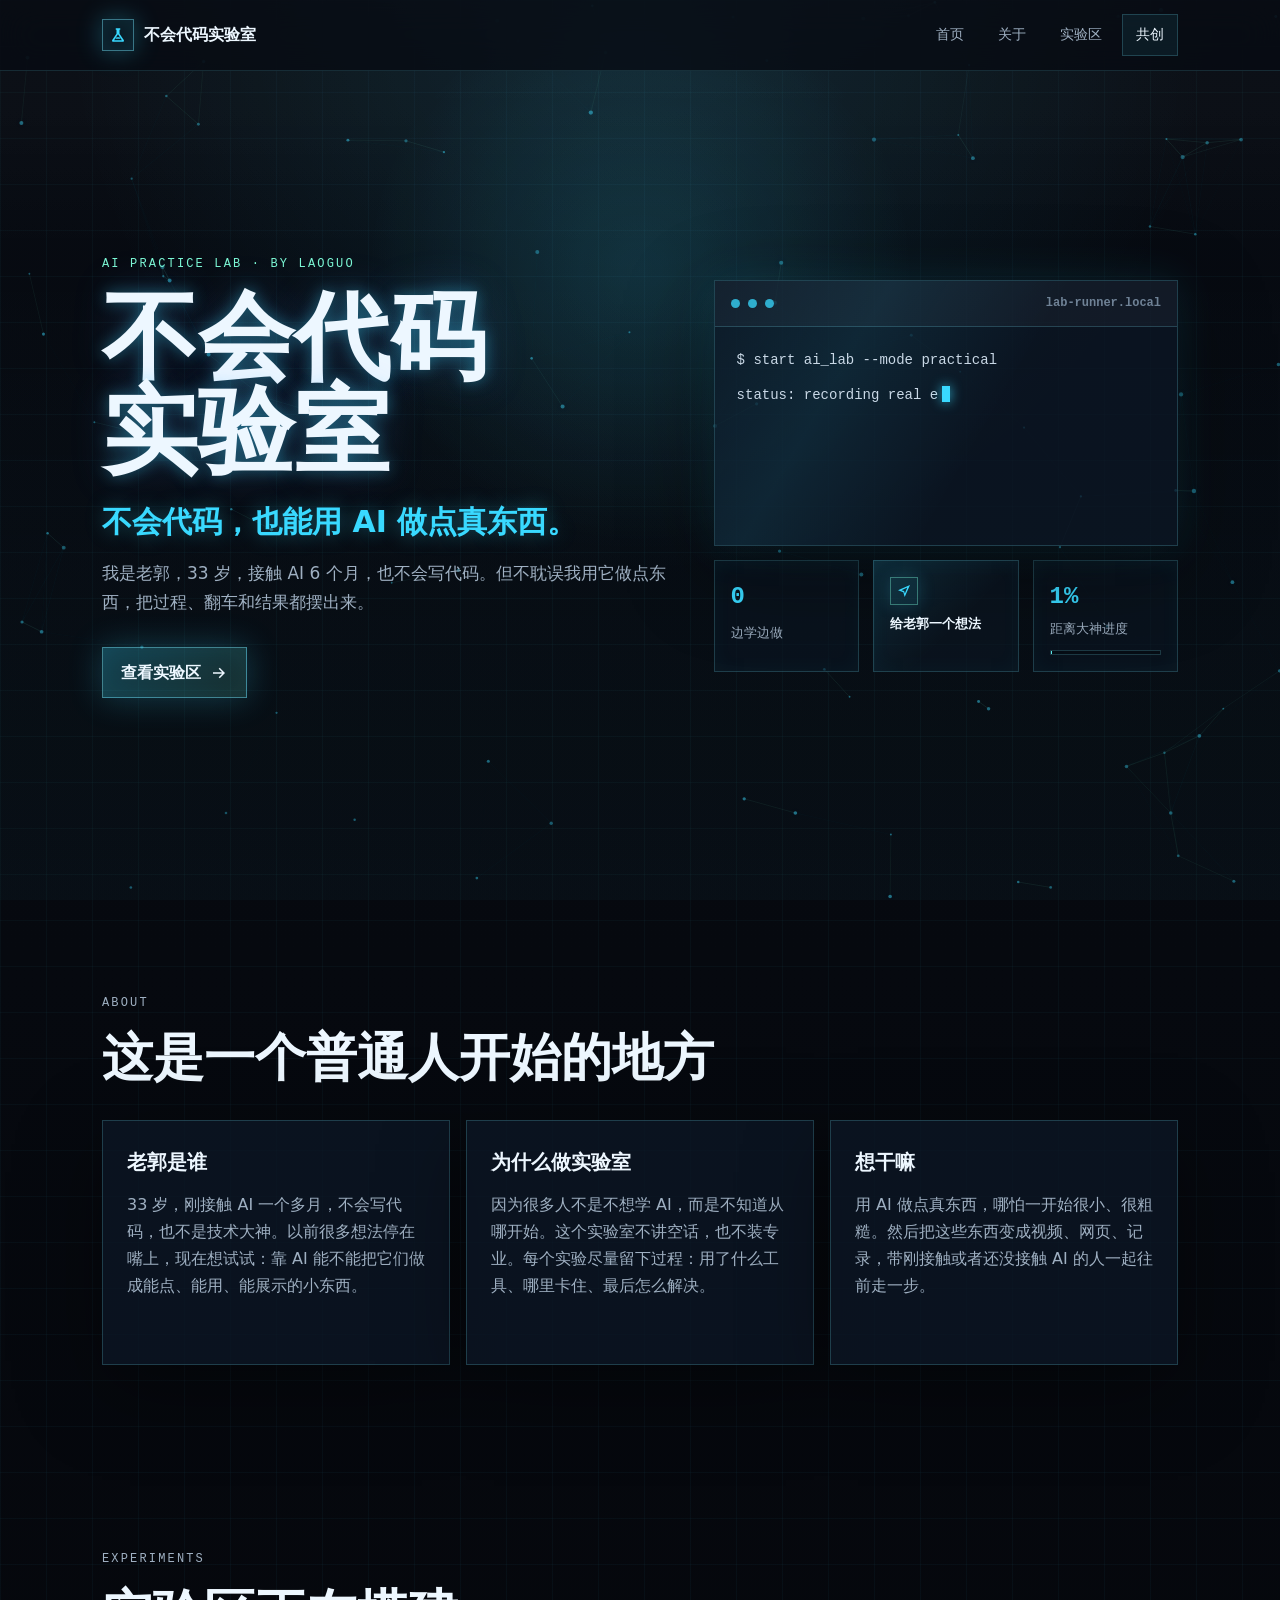
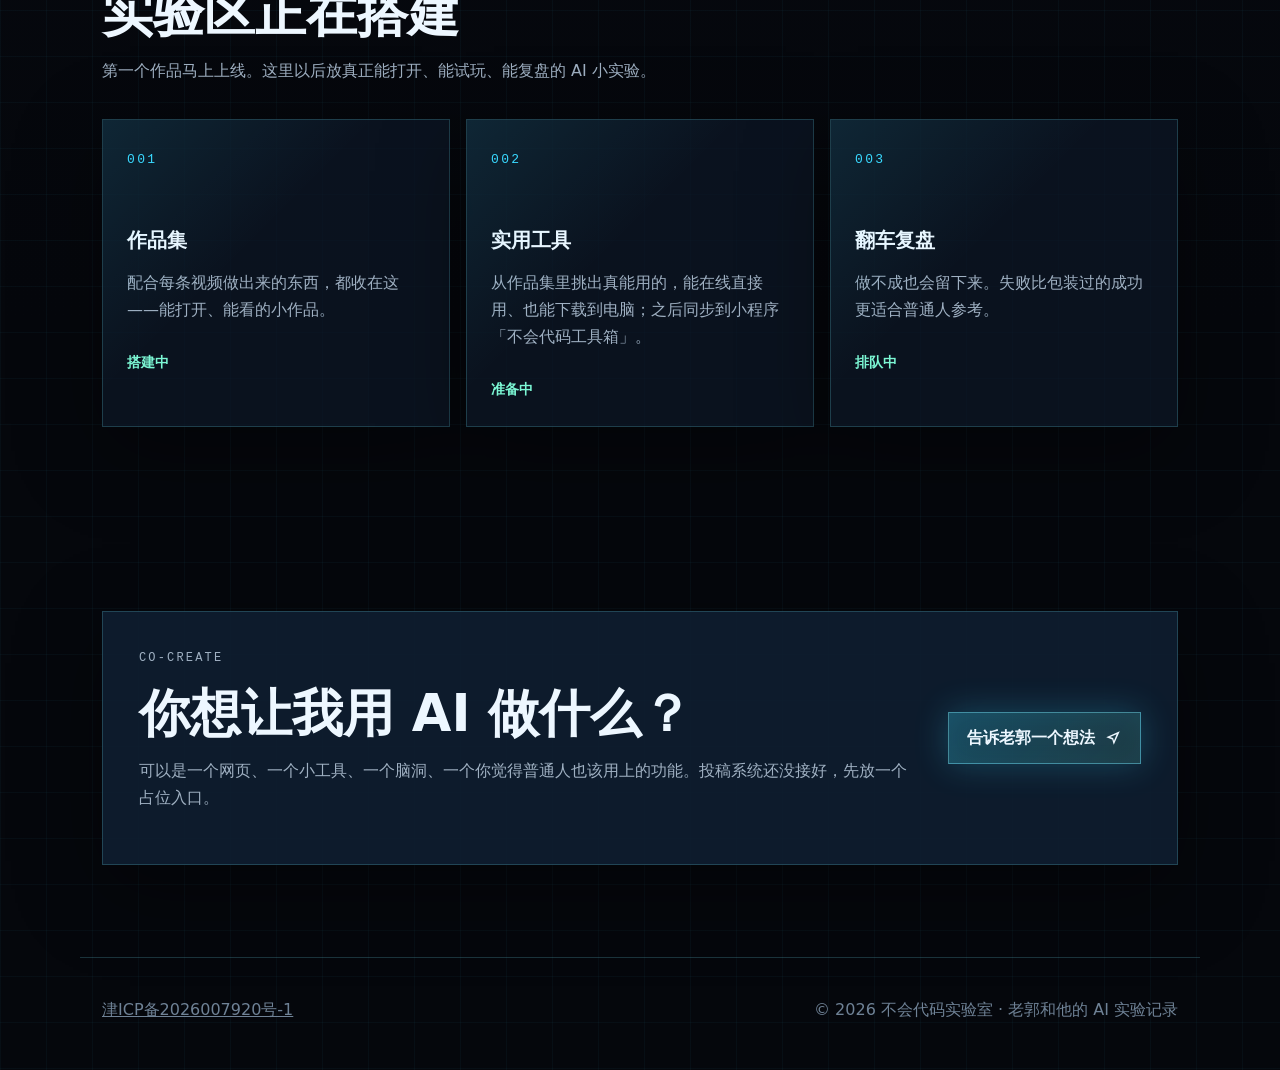
==== commit 1e96b190: "chore: 添加ICP备案号" ====
--- a/index.html
+++ b/index.html
@@ -151,7 +151,7 @@
   </main>
 
   <footer class="site-footer">
-    <p>网站备案中，即将正式上线</p>
+    <p><a href="https://beian.miit.gov.cn/" target="_blank" rel="noopener noreferrer">津ICP备2026007920号-1</a></p>
     <p>© 2026 不会代码实验室 · 老郭和他的 AI 实验记录</p>
   </footer>
 
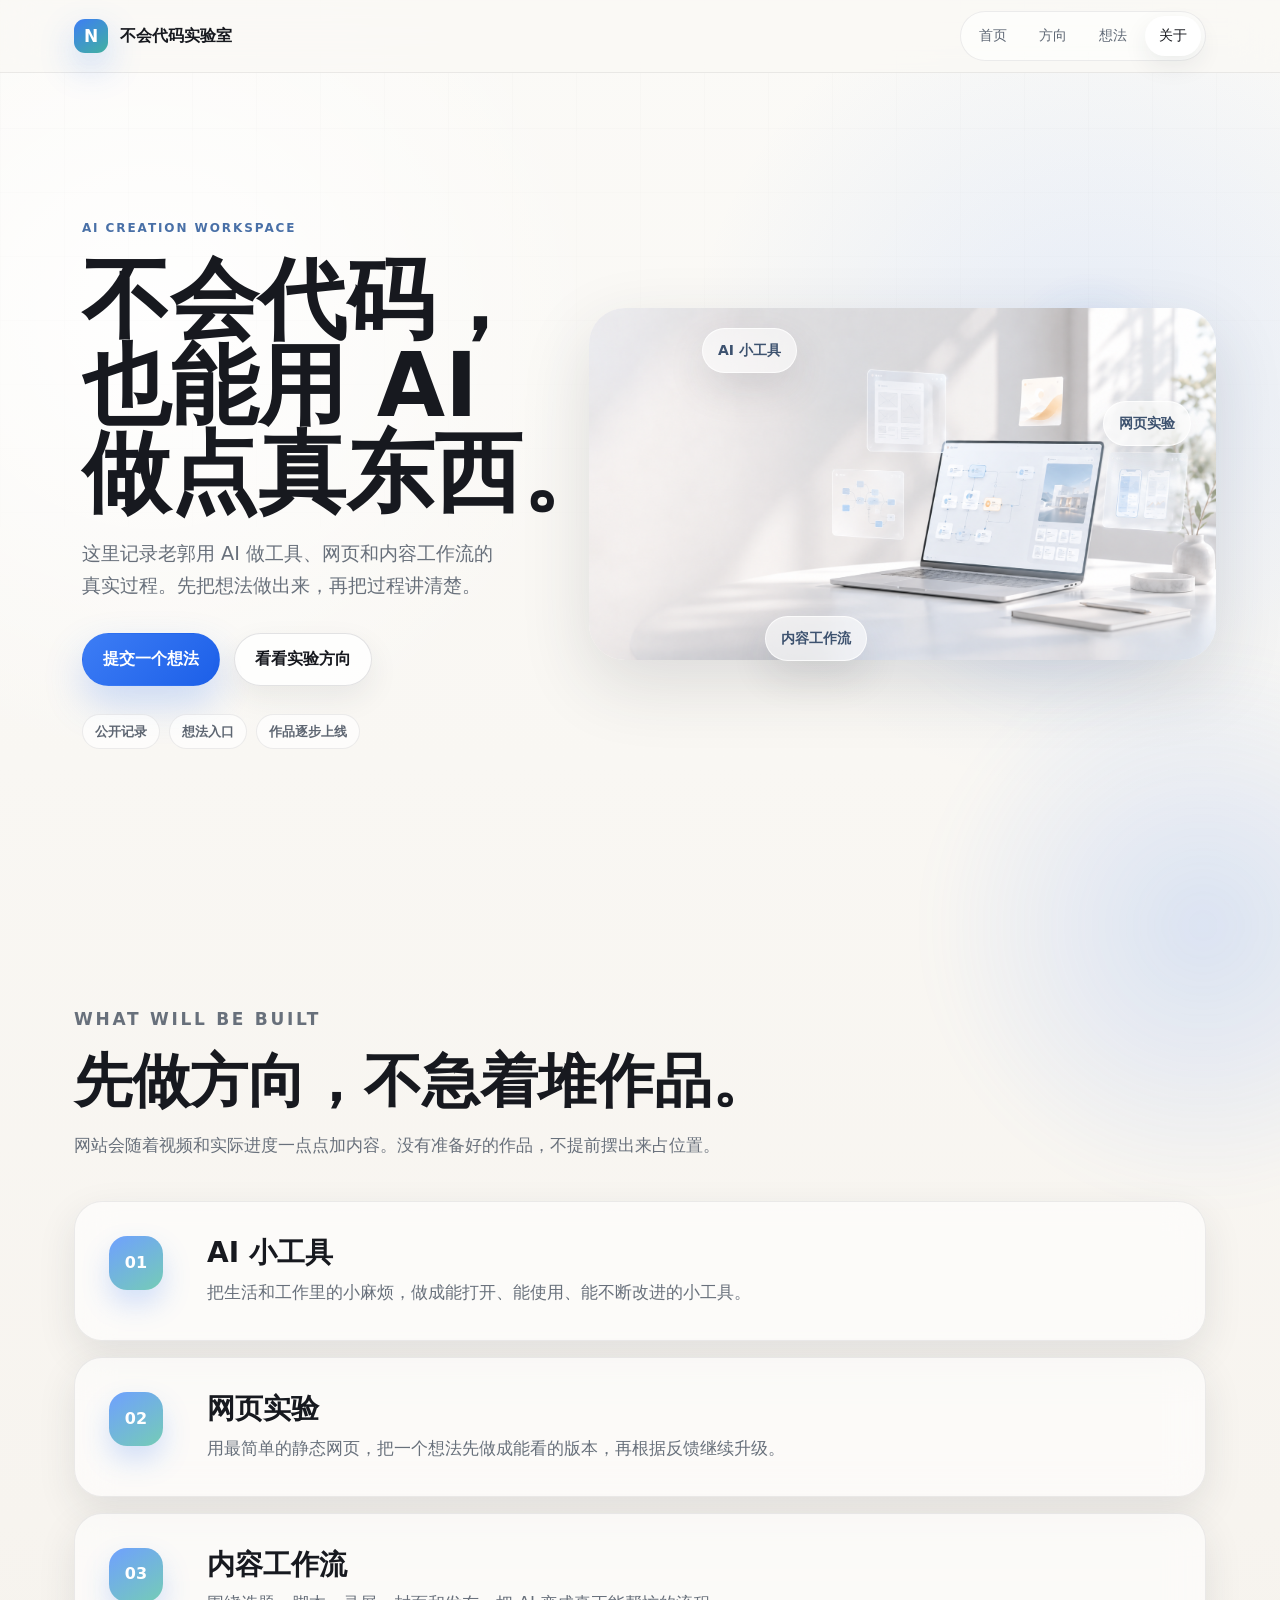
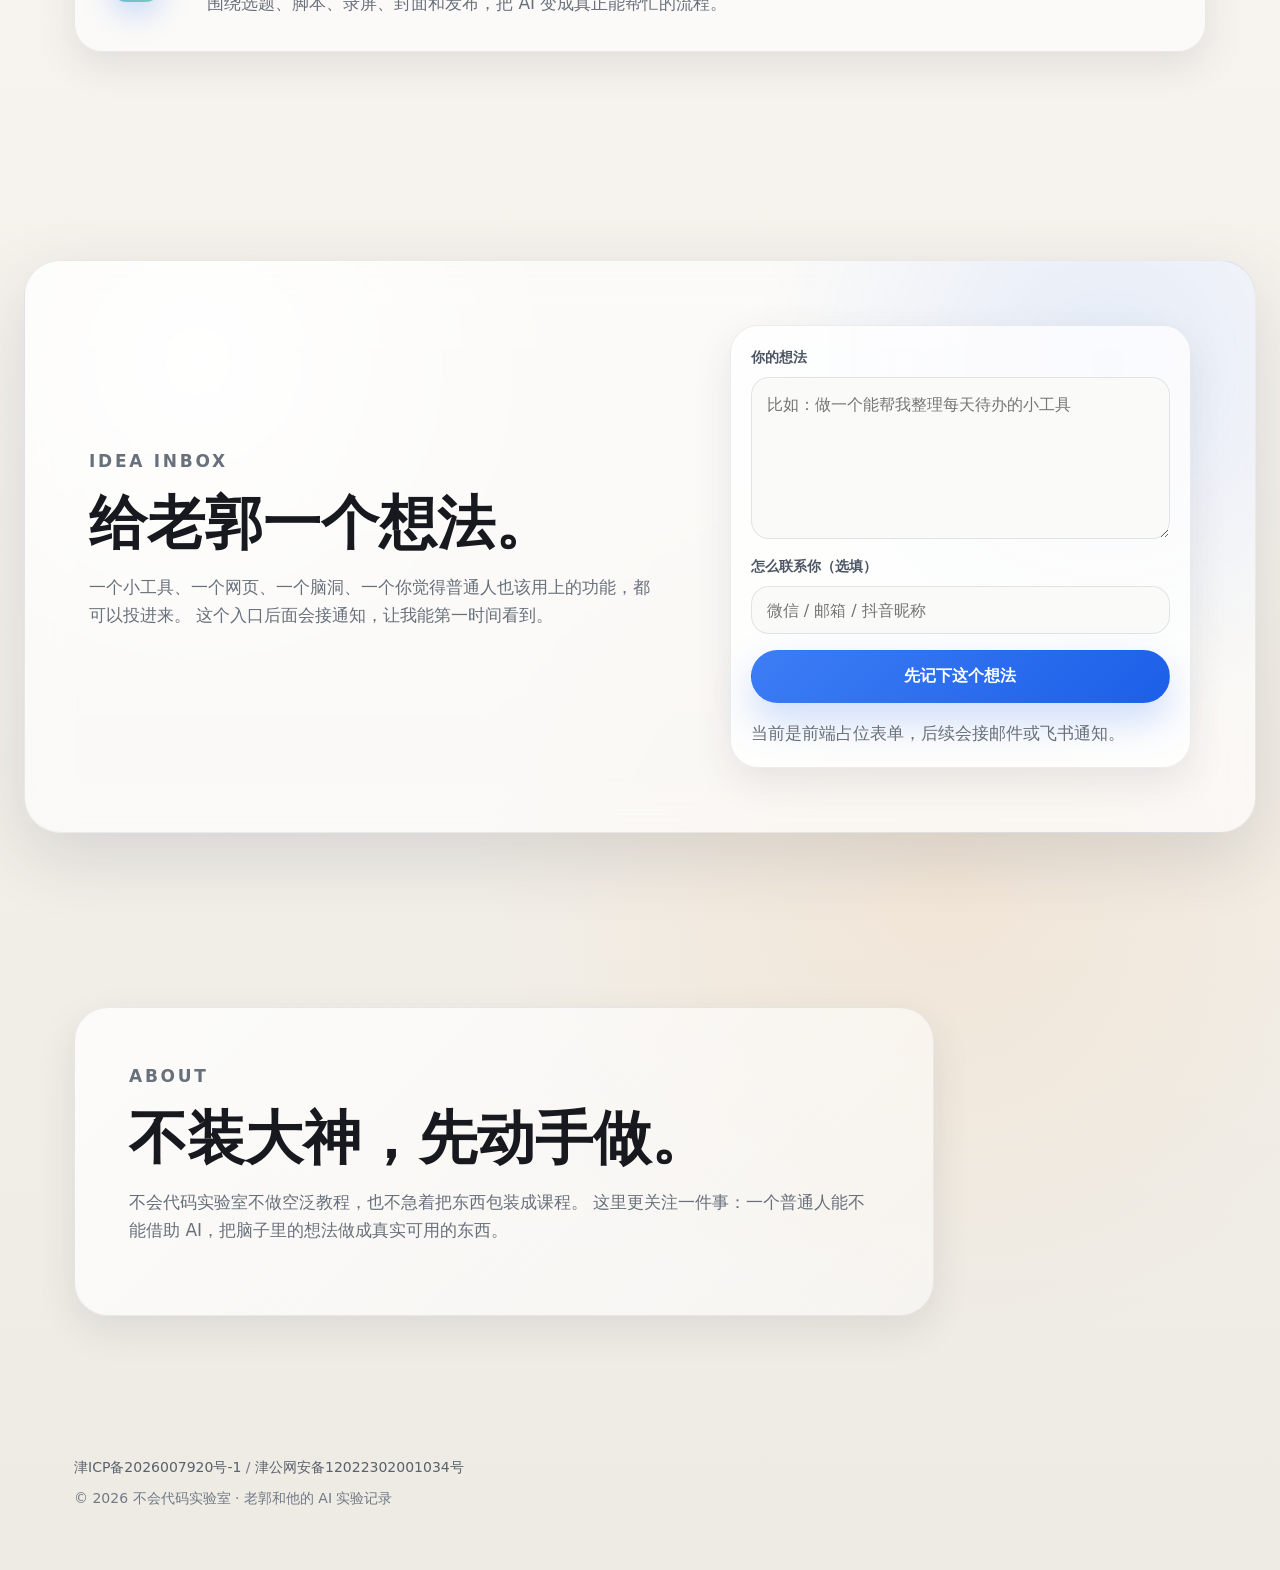
==== commit ebcae9e3: "feat: 上线新版不会代码实验室官网" ====
--- a/index.html
+++ b/index.html
@@ -5,20 +5,15 @@
   <meta name="viewport" content="width=device-width, initial-scale=1.0" />
   <title>不会代码实验室</title>
   <meta name="description" content="不会代码实验室：不会代码，也能用 AI 做点真东西。" />
+  <link rel="preload" as="image" href="assets/hero-workspace.png" />
   <link rel="stylesheet" href="style.css" />
 </head>
 <body>
-  <canvas id="signalCanvas" aria-hidden="true"></canvas>
-
   <header class="site-header">
     <nav class="nav" aria-label="主导航">
       <a class="nav__brand" href="#home" aria-label="返回首页">
-        <span class="brand-mark" aria-hidden="true">
-          <svg viewBox="0 0 24 24" role="img">
-            <path d="M9 3h6v2h-1v5.2l5.7 8.6A1.4 1.4 0 0 1 18.5 21h-13a1.4 1.4 0 0 1-1.2-2.2L10 10.2V5H9V3Zm3 8-5.2 8h10.4L12 11Zm-2 4h4l1.3 2H8.7L10 15Z"/>
-          </svg>
-        </span>
-        不会代码实验室
+        <span class="brand-mark" aria-hidden="true">N</span>
+        <span>不会代码实验室</span>
       </a>
       <button class="nav__toggle" type="button" aria-label="打开导航" aria-expanded="false">
         <span></span>
@@ -26,136 +21,124 @@
       </button>
       <ul class="nav__links">
         <li><a href="#home" class="is-active">首页</a></li>
+        <li><a href="#directions">方向</a></li>
+        <li><a href="#ideas">想法</a></li>
         <li><a href="#about">关于</a></li>
-        <li><a href="#lab">实验区</a></li>
-        <li><a href="#co-create">共创</a></li>
       </ul>
     </nav>
   </header>
 
   <main>
-    <section id="home" class="section hero-section">
-      <div class="hero-shell">
-        <div class="hero-copy reveal">
-          <p class="eyebrow">AI PRACTICE LAB · BY LAOGUO</p>
-          <h1 class="hero-title">
-            <span>不会代码</span>
-            <span>实验室</span>
-          </h1>
-          <p class="hero-slogan">不会代码，也能用 AI 做点真东西。</p>
-          <p id="heroIntro" class="hero-intro">
-            我是老郭，33 岁，接触 AI 才一个多月，也不会写代码。但不耽误我用它做点东西，把过程、翻车和结果都摆出来。
-          </p>
-          <div class="hero-actions">
-            <a class="btn btn-primary" href="#lab">
-              <span>查看实验区</span>
-              <svg viewBox="0 0 24 24" aria-hidden="true"><path d="M13 5l7 7-7 7-1.4-1.4 4.6-4.6H4v-2h12.2l-4.6-4.6L13 5Z"/></svg>
-            </a>
-          </div>
+    <section id="home" class="hero section">
+      <div class="hero__copy reveal">
+        <p class="eyebrow">AI CREATION WORKSPACE</p>
+        <h1>
+          <span>不会代码，</span>
+          <span>也能用 AI</span>
+          <span>做点真东西。</span>
+        </h1>
+        <p class="hero__intro">
+          这里记录老郭用 AI 做工具、网页和内容工作流的真实过程。先把想法做出来，再把过程讲清楚。
+        </p>
+        <div class="hero__actions">
+          <a class="btn btn-primary" href="#ideas">提交一个想法</a>
+          <a class="btn btn-secondary" href="#directions">看看实验方向</a>
         </div>
+        <div class="hero__meta" aria-label="网站状态">
+          <span>公开记录</span>
+          <span>想法入口</span>
+          <span>作品逐步上线</span>
+        </div>
+      </div>
 
-        <div class="hero-visual reveal" aria-label="实验室信号面板">
-          <div class="terminal-panel">
-            <div class="terminal-top">
-              <span></span><span></span><span></span>
-              <strong>lab-runner.local</strong>
-            </div>
-            <div class="terminal-body">
-              <p data-type-text="$ start ai_lab --mode practical"></p>
-              <p class="line-ok" data-type-text="status: recording real experiments"></p>
-              <p data-type-text="input: ordinary person + AI tools"></p>
-              <p data-type-text="output: small web apps / videos / lessons"></p>
-              <p class="line-warn" data-type-text="rule: ship first, polish later"></p>
-            </div>
-          </div>
-          <div class="metrics-strip">
-            <div><b id="worksCount">0</b><span>边学边做</span></div>
-            <a class="metric-idea-card" href="#co-create" aria-label="给老郭一个想法，跳转到共创区">
-              <b>
-                <svg viewBox="0 0 24 24" aria-hidden="true"><path d="m3 11 18-8-8 18-2-7-8-3Zm5.3-.2 3.8 1.2 1.2 3.8 3.6-8.9-8.6 3.9Z"/></svg>
-              </b>
-              <span>给老郭一个想法</span>
-            </a>
-            <div class="metric-progress-card">
-              <b id="masterProgress">1%</b>
-              <span>距离大神进度</span>
-              <i class="metric-progress" aria-hidden="true"><em id="masterProgressBar"></em></i>
-            </div>
-          </div>
-        </div>
+      <div class="hero__visual reveal" aria-label="AI 创作者工作台主视觉">
+        <img src="assets/hero-workspace.png" alt="浅色 3D 创作者工作台，笔记本电脑周围悬浮着 AI 工作流界面" />
+        <div class="floating-chip chip-a">AI 小工具</div>
+        <div class="floating-chip chip-b">网页实验</div>
+        <div class="floating-chip chip-c">内容工作流</div>
       </div>
     </section>
 
-    <section id="about" class="section about-section">
+    <section id="directions" class="section directions">
       <div class="section-head reveal">
-        <p class="eyebrow">ABOUT</p>
-        <h2 class="about-title">这是一个普通人开始的地方</h2>
+        <p class="eyebrow">WHAT WILL BE BUILT</p>
+        <h2>先做方向，不急着堆作品。</h2>
+        <p>网站会随着视频和实际进度一点点加内容。没有准备好的作品，不提前摆出来占位置。</p>
       </div>
-      <div class="about-grid">
-        <article class="text-block reveal">
-          <h3>老郭是谁</h3>
-          <p>33 岁，刚接触 AI 一个多月，不会写代码，也不是技术大神。以前很多想法停在嘴上，现在想试试：靠 AI 能不能把它们做成能点、能用、能展示的小东西。</p>
+
+      <div class="direction-list">
+        <article class="direction-item reveal">
+          <span>01</span>
+          <div>
+            <h3>AI 小工具</h3>
+            <p>把生活和工作里的小麻烦，做成能打开、能使用、能不断改进的小工具。</p>
+          </div>
         </article>
-        <article class="text-block reveal">
-          <h3>为什么做实验室</h3>
-          <p>因为很多人不是不想学 AI，而是不知道从哪开始。这个实验室不讲空话，也不装专业。每个实验尽量留下过程：用了什么工具、哪里卡住、最后怎么解决。</p>
+        <article class="direction-item reveal">
+          <span>02</span>
+          <div>
+            <h3>网页实验</h3>
+            <p>用最简单的静态网页，把一个想法先做成能看的版本，再根据反馈继续升级。</p>
+          </div>
         </article>
-        <article class="text-block reveal">
-          <h3>想干嘛</h3>
-          <p>用 AI 做点真东西，哪怕一开始很小、很粗糙。然后把这些东西变成视频、网页、记录，带刚接触或者还没接触 AI 的人一起往前走一步。</p>
+        <article class="direction-item reveal">
+          <span>03</span>
+          <div>
+            <h3>内容工作流</h3>
+            <p>围绕选题、脚本、录屏、封面和发布，把 AI 变成真正能帮忙的流程。</p>
+          </div>
         </article>
       </div>
     </section>
 
-    <section id="lab" class="section lab-section">
-      <div class="section-head reveal">
-        <p class="eyebrow">EXPERIMENTS</p>
-        <h2>实验区正在搭建</h2>
-        <p>第一个作品马上上线。这里以后放真正能打开、能试玩、能复盘的 AI 小实验。</p>
-      </div>
-      <div class="experiment-grid">
-        <article class="experiment-card reveal">
-          <span class="card-index">001</span>
-          <h3>作品集</h3>
-          <p>配合每条视频做出来的东西，都收在这——能打开、能看的小作品。</p>
-          <strong>搭建中</strong>
-        </article>
-        <article class="experiment-card reveal">
-          <span class="card-index">002</span>
-          <h3>实用工具</h3>
-          <p>从作品集里挑出真能用的，能在线直接用、也能下载到电脑；之后同步到小程序「不会代码工具箱」。</p>
-          <strong>准备中</strong>
-        </article>
-        <article class="experiment-card reveal">
-          <span class="card-index">003</span>
-          <h3>翻车复盘</h3>
-          <p>做不成也会留下来。失败比包装过的成功更适合普通人参考。</p>
-          <strong>排队中</strong>
-        </article>
+    <section id="ideas" class="section idea-section">
+      <div class="idea-panel reveal">
+        <div class="idea-panel__copy">
+          <p class="eyebrow">IDEA INBOX</p>
+          <h2>给老郭一个想法。</h2>
+          <p>
+            一个小工具、一个网页、一个脑洞、一个你觉得普通人也该用上的功能，都可以投进来。
+            这个入口后面会接通知，让我能第一时间看到。
+          </p>
+        </div>
+
+        <form class="idea-form" id="ideaForm">
+          <label>
+            <span>你的想法</span>
+            <textarea id="ideaText" name="idea" rows="5" placeholder="比如：做一个能帮我整理每天待办的小工具"></textarea>
+          </label>
+          <label>
+            <span>怎么联系你（选填）</span>
+            <input id="contactText" name="contact" type="text" placeholder="微信 / 邮箱 / 抖音昵称" />
+          </label>
+          <button class="btn btn-primary" type="submit">先记下这个想法</button>
+          <p class="form-note">当前是前端占位表单，后续会接邮件或飞书通知。</p>
+        </form>
       </div>
     </section>
 
-    <section id="co-create" class="section co-section">
-      <div class="co-panel reveal">
-        <div>
-          <p class="eyebrow">CO-CREATE</p>
-          <h2>你想让我用 AI 做什么？</h2>
-          <p>可以是一个网页、一个小工具、一个脑洞、一个你觉得普通人也该用上的功能。投稿系统还没接好，先放一个占位入口。</p>
-        </div>
-        <button id="submitIdeaBtn" class="btn btn-primary" type="button">
-          <span>告诉老郭一个想法</span>
-          <svg viewBox="0 0 24 24" aria-hidden="true"><path d="m3 11 18-8-8 18-2-7-8-3Zm5.3-.2 3.8 1.2 1.2 3.8 3.6-8.9-8.6 3.9Z"/></svg>
-        </button>
+    <section id="about" class="section about">
+      <div class="about__inner reveal">
+        <p class="eyebrow">ABOUT</p>
+        <h2>不装大神，先动手做。</h2>
+        <p>
+          不会代码实验室不做空泛教程，也不急着把东西包装成课程。
+          这里更关注一件事：一个普通人能不能借助 AI，把脑子里的想法做成真实可用的东西。
+        </p>
       </div>
     </section>
   </main>
 
   <footer class="site-footer">
-    <p><a href="https://beian.miit.gov.cn/" target="_blank" rel="noopener noreferrer">津ICP备2026007920号-1</a></p>
+    <p>
+      <a href="https://beian.miit.gov.cn/" target="_blank" rel="noopener noreferrer">津ICP备2026007920号-1</a>
+      <span> / </span>
+      <a href="https://beian.mps.gov.cn/#/query/webSearch?code=12022302001034" target="_blank" rel="noopener noreferrer">津公网安备12022302001034号</a>
+    </p>
     <p>© 2026 不会代码实验室 · 老郭和他的 AI 实验记录</p>
   </footer>
 
-  <div id="toast" class="toast" role="status" aria-live="polite">投稿功能马上开放</div>
+  <div id="toast" class="toast" role="status" aria-live="polite"></div>
 
   <script src="script.js"></script>
 </body>
--- a/style.css
+++ b/style.css
@@ -1,19 +1,20 @@
 :root {
-  --bg: #070b12;
-  --bg-2: #0c1420;
-  --panel: rgba(13, 23, 37, 0.76);
-  --panel-strong: rgba(15, 31, 48, 0.9);
-  --line: rgba(116, 232, 255, 0.2);
-  --line-strong: rgba(116, 232, 255, 0.44);
-  --text: #edf7ff;
-  --muted: #9fb0c2;
-  --dim: #6f8296;
-  --cyan: #39d9ff;
-  --cyan-2: #7cf7d4;
-  --blue: #5c8dff;
-  --warning: #ffd166;
-  --shadow: rgba(0, 0, 0, 0.38);
-  --max: 1120px;
+  --bg: #f7f4ef;
+  --bg-soft: #ebe7df;
+  --surface: rgba(255, 255, 255, 0.72);
+  --surface-strong: rgba(255, 255, 255, 0.92);
+  --text: #17191f;
+  --muted: #68707b;
+  --line: rgba(25, 31, 42, 0.1);
+  --line-strong: rgba(25, 31, 42, 0.18);
+  --blue: #3d7df5;
+  --blue-strong: #1c5fe8;
+  --warm: #f1a85d;
+  --green: #58b99b;
+  --shadow: 0 24px 70px rgba(44, 50, 62, 0.14);
+  --shadow-soft: 0 14px 38px rgba(44, 50, 62, 0.1);
+  --max: 1180px;
+  --radius: 28px;
 }
 
 * {
@@ -26,20 +27,19 @@
 
 html,
 body {
+  min-height: 100%;
   margin: 0;
-  min-height: 100%;
 }
 
 body {
+  color: var(--text);
   background:
-    linear-gradient(rgba(57, 217, 255, 0.035) 1px, transparent 1px),
-    linear-gradient(90deg, rgba(57, 217, 255, 0.035) 1px, transparent 1px),
-    radial-gradient(circle at 50% 0%, rgba(57, 217, 255, 0.12), transparent 36rem),
-    linear-gradient(180deg, var(--bg), #05070c 72%);
-  background-size: 46px 46px, 46px 46px, auto, auto;
-  color: var(--text);
+    radial-gradient(circle at 12% 10%, rgba(255, 255, 255, 0.95), transparent 28rem),
+    radial-gradient(circle at 86% 12%, rgba(94, 151, 255, 0.14), transparent 26rem),
+    radial-gradient(circle at 74% 78%, rgba(241, 168, 93, 0.13), transparent 30rem),
+    linear-gradient(180deg, #fbfaf7 0%, var(--bg) 48%, #eeebe4 100%);
   font-family: Inter, "PingFang SC", "Microsoft YaHei", system-ui, sans-serif;
-  line-height: 1.7;
+  line-height: 1.65;
   overflow-x: hidden;
 }
 
@@ -48,99 +48,113 @@
   position: fixed;
   inset: 0;
   pointer-events: none;
-  background:
-    radial-gradient(circle at var(--cursor-x, 50%) var(--cursor-y, 30%), rgba(57, 217, 255, 0.16), transparent 17rem),
-    linear-gradient(180deg, rgba(255,255,255,0.035), transparent 28%, rgba(57,217,255,0.03));
-  mix-blend-mode: screen;
+  background-image:
+    linear-gradient(rgba(23, 25, 31, 0.035) 1px, transparent 1px),
+    linear-gradient(90deg, rgba(23, 25, 31, 0.035) 1px, transparent 1px);
+  background-size: 64px 64px;
+  mask-image: linear-gradient(180deg, rgba(0, 0, 0, 0.35), transparent 70%);
   z-index: -1;
-  opacity: .82;
-  transition: opacity .2s ease;
-}
-
-#signalCanvas {
+}
+
+body::after {
+  content: "";
   position: fixed;
-  inset: 0;
-  width: 100%;
-  height: 100%;
-  z-index: -2;
-  opacity: 0.78;
+  inset: auto -18vw -26vw auto;
+  width: 48vw;
+  height: 48vw;
+  pointer-events: none;
+  background: radial-gradient(circle, rgba(61, 125, 245, 0.16), transparent 64%);
+  filter: blur(16px);
+  z-index: -1;
 }
 
 a {
   color: inherit;
+}
+
+button,
+input,
+textarea {
+  font: inherit;
+}
+
+button {
+  cursor: pointer;
 }
 
 .site-header {
   position: sticky;
   top: 0;
-  z-index: 50;
-  border-bottom: 1px solid rgba(116, 232, 255, 0.14);
-  background: rgba(7, 11, 18, 0.78);
-  backdrop-filter: blur(18px);
+  z-index: 30;
+  border-bottom: 1px solid rgba(25, 31, 42, 0.08);
+  background: rgba(250, 248, 244, 0.74);
+  backdrop-filter: blur(22px);
 }
 
 .nav {
   max-width: var(--max);
-  min-height: 70px;
+  min-height: 72px;
   margin: 0 auto;
-  padding: 0 22px;
+  padding: 0 24px;
   display: flex;
   align-items: center;
   justify-content: space-between;
-  gap: 22px;
+  gap: 24px;
 }
 
 .nav__brand {
   display: inline-flex;
   align-items: center;
-  gap: 10px;
+  gap: 12px;
   color: var(--text);
   text-decoration: none;
   font-weight: 800;
+  letter-spacing: 0;
   white-space: nowrap;
 }
 
 .brand-mark {
-  width: 32px;
-  height: 32px;
+  width: 34px;
+  height: 34px;
   display: grid;
   place-items: center;
-  border: 1px solid var(--line-strong);
-  background: rgba(57, 217, 255, 0.08);
-  box-shadow: 0 0 26px rgba(57, 217, 255, 0.3), inset 0 0 18px rgba(57, 217, 255, 0.08);
-  animation: neonPulse 4.8s ease-in-out infinite;
-}
-
-.brand-mark svg {
-  width: 18px;
-  height: 18px;
-  fill: var(--cyan);
+  color: #fff;
+  border-radius: 11px;
+  background:
+    linear-gradient(145deg, rgba(61, 125, 245, 0.98), rgba(68, 184, 151, 0.9)),
+    #2f73ef;
+  box-shadow: 0 14px 34px rgba(61, 125, 245, 0.28);
+  font-size: 17px;
+  line-height: 1;
 }
 
 .nav__links {
+  display: flex;
+  align-items: center;
+  gap: 4px;
   list-style: none;
-  display: flex;
-  align-items: center;
-  gap: 6px;
   margin: 0;
-  padding: 0;
+  padding: 4px;
+  border: 1px solid rgba(25, 31, 42, 0.08);
+  border-radius: 999px;
+  background: rgba(255, 255, 255, 0.6);
 }
 
 .nav__links a {
   display: block;
-  padding: 8px 13px;
-  color: var(--muted);
+  padding: 8px 14px;
+  color: #5f6875;
+  border-radius: 999px;
   text-decoration: none;
   font-size: 14px;
-  border: 1px solid transparent;
-  transition: color .18s ease, border-color .18s ease, background .18s ease;
+  transition: background 0.2s ease, color 0.2s ease, box-shadow 0.2s ease;
 }
 
 .nav__links a:hover,
 .nav__links a.is-active {
   color: var(--text);
-  border-color: var(--line);
-  background: rgba(57, 217, 255, 0.07);
+  background: #fff;
+  box-shadow: 0 10px 24px rgba(44, 50, 62, 0.08);
 }
 
 .nav__toggle {
@@ -148,9 +162,8 @@
   width: 42px;
   height: 38px;
   border: 1px solid var(--line);
-  background: rgba(57, 217, 255, 0.05);
-  color: var(--text);
-  cursor: pointer;
+  border-radius: 12px;
+  background: rgba(255, 255, 255, 0.74);
 }
 
 .nav__toggle span {
@@ -164,30 +177,29 @@
 .section {
   max-width: var(--max);
   margin: 0 auto;
-  padding: 92px 22px;
-  scroll-margin-top: 82px;
-}
-
-.hero-section {
-  min-height: calc(100vh - 70px);
-  display: grid;
-  align-items: center;
-  padding-top: 72px;
-}
-
-.hero-shell {
-  display: grid;
-  grid-template-columns: minmax(0, 1.1fr) minmax(320px, 0.9fr);
-  align-items: center;
-  gap: 44px;
+  padding: 104px 24px;
+  scroll-margin-top: 92px;
+}
+
+.hero {
+  max-width: 1360px;
+  min-height: calc(100vh - 72px);
+  display: grid;
+  grid-template-columns: minmax(380px, 0.82fr) minmax(0, 1.18fr);
+  align-items: center;
+  gap: clamp(48px, 7vw, 104px);
+  padding-top: 64px;
+  padding-bottom: 70px;
+  padding-left: clamp(34px, 5vw, 72px);
+  padding-right: clamp(34px, 5vw, 72px);
 }
 
 .eyebrow {
-  margin: 0 0 16px;
-  color: var(--cyan-2);
-  font-family: "SFMono-Regular", Consolas, monospace;
+  margin: 0 0 18px;
+  color: #4970a7;
   font-size: 12px;
-  letter-spacing: 0.18em;
+  font-weight: 800;
+  letter-spacing: 0.16em;
   text-transform: uppercase;
 }
 
@@ -199,453 +211,389 @@
 }
 
 h1 {
-  margin-bottom: 18px;
-  font-size: clamp(48px, 8vw, 96px);
+  margin-bottom: 22px;
+  font-size: clamp(48px, 6.9vw, 92px);
   line-height: 0.98;
   letter-spacing: 0;
 }
 
-.hero-title {
-  max-width: 8em;
-  text-wrap: balance;
-  text-shadow:
-    0 0 16px rgba(57, 217, 255, 0.4),
-    0 0 44px rgba(92, 141, 255, 0.24);
-  animation: heroLift .82s cubic-bezier(.2, .8, .2, 1) both, titleGlow 5.5s ease-in-out infinite;
-}
-
-.hero-title span {
+h1 span {
   display: block;
   white-space: nowrap;
 }
 
 h2 {
-  margin-bottom: 16px;
-  font-size: clamp(30px, 4vw, 52px);
-  line-height: 1.1;
+  margin-bottom: 18px;
+  font-size: clamp(34px, 4.5vw, 60px);
+  line-height: 1.08;
   letter-spacing: 0;
 }
 
 h3 {
-  margin-bottom: 12px;
-  font-size: 20px;
-}
-
-.hero-slogan {
-  margin-bottom: 12px;
-  color: var(--cyan);
-  font-size: clamp(20px, 3vw, 30px);
-  font-weight: 700;
-  text-shadow: 0 0 20px rgba(57, 217, 255, 0.38);
-  animation: heroLift .82s cubic-bezier(.2, .8, .2, 1) .12s both;
-}
-
-.hero-intro,
-.section-head p,
-.co-panel p,
-.text-block p,
-.experiment-card p {
+  margin-bottom: 8px;
+  font-size: clamp(20px, 2.2vw, 28px);
+  line-height: 1.2;
+}
+
+.hero__copy {
+  position: relative;
+  z-index: 2;
+  padding-left: clamp(0px, 1.4vw, 24px);
+}
+
+.hero__intro {
+  max-width: 590px;
+  margin-bottom: 32px;
   color: var(--muted);
-}
-
-.hero-intro {
-  max-width: 680px;
-  margin-bottom: 30px;
-  font-size: 17px;
-  animation: heroLift .82s cubic-bezier(.2, .8, .2, 1) .2s both;
-}
-
-.hero-actions,
-.foot-actions {
+  font-size: clamp(17px, 1.5vw, 20px);
+}
+
+.hero__actions {
   display: flex;
   flex-wrap: wrap;
-  gap: 12px;
+  gap: 14px;
+  margin-bottom: 28px;
 }
 
 .btn {
-  min-height: 46px;
+  min-height: 48px;
   display: inline-flex;
   align-items: center;
   justify-content: center;
+  gap: 10px;
+  padding: 12px 20px;
+  border: 1px solid transparent;
+  border-radius: 999px;
+  text-decoration: none;
+  font-weight: 800;
+  transition: transform 0.2s ease, box-shadow 0.2s ease, background 0.2s ease, border-color 0.2s ease;
+}
+
+.btn:hover {
+  transform: translateY(-2px);
+}
+
+.btn-primary {
+  color: #fff;
+  background: linear-gradient(135deg, var(--blue), var(--blue-strong));
+  box-shadow: 0 18px 38px rgba(61, 125, 245, 0.25);
+}
+
+.btn-primary:hover {
+  box-shadow: 0 22px 48px rgba(61, 125, 245, 0.34);
+}
+
+.btn-secondary {
+  color: var(--text);
+  border-color: rgba(25, 31, 42, 0.12);
+  background: rgba(255, 255, 255, 0.76);
+  box-shadow: 0 12px 30px rgba(44, 50, 62, 0.08);
+}
+
+.hero__meta {
+  display: flex;
+  flex-wrap: wrap;
   gap: 9px;
-  padding: 11px 18px;
-  border: 1px solid var(--line-strong);
-  color: var(--text);
-  text-decoration: none;
-  font: inherit;
+}
+
+.hero__meta span {
+  display: inline-flex;
+  align-items: center;
+  min-height: 32px;
+  padding: 6px 12px;
+  border: 1px solid rgba(25, 31, 42, 0.08);
+  border-radius: 999px;
+  color: #5e6672;
+  background: rgba(255, 255, 255, 0.64);
+  font-size: 13px;
   font-weight: 700;
-  cursor: pointer;
+}
+
+.hero__visual {
   position: relative;
-  overflow: hidden;
-  transition: transform .18s ease, box-shadow .18s ease, background .18s ease, border-color .18s ease;
-}
-
-.btn::before {
+  min-height: 520px;
+  display: grid;
+  align-items: center;
+  perspective: 1200px;
+  isolation: isolate;
+}
+
+.hero__visual::before {
   content: "";
   position: absolute;
-  inset: 0;
-  background: linear-gradient(120deg, transparent, rgba(255,255,255,.18), transparent);
-  transform: translateX(-130%);
-  transition: transform .45s ease;
-}
-
-.btn svg {
-  width: 18px;
-  height: 18px;
-  fill: currentColor;
-}
-
-.btn > * {
-  position: relative;
-  z-index: 1;
-}
-
-.btn:hover {
-  transform: translateY(-2px);
-}
-
-.btn:hover::before {
-  transform: translateX(130%);
-}
-
-.btn-primary {
-  background: linear-gradient(135deg, rgba(57, 217, 255, 0.26), rgba(124, 247, 212, 0.14));
-  box-shadow: 0 0 34px rgba(57, 217, 255, 0.24), inset 0 0 24px rgba(57, 217, 255, 0.06);
-}
-
-.btn-primary:hover {
-  border-color: rgba(124, 247, 212, 0.72);
-  box-shadow: 0 0 52px rgba(57, 217, 255, 0.36), 0 0 18px rgba(92, 141, 255, 0.18);
-}
-
-.btn-secondary {
-  background: rgba(13, 23, 37, 0.62);
-}
-
-.hero-visual {
-  display: grid;
-  gap: 14px;
-}
-
-.terminal-panel,
-.text-block,
-.experiment-card,
-.co-panel {
-  border: 1px solid var(--line);
-  background: var(--panel);
-  box-shadow: 0 24px 80px var(--shadow);
-  transition: transform .22s ease, border-color .22s ease, box-shadow .22s ease, background .22s ease;
-}
-
-.terminal-panel {
-  position: relative;
-  overflow: hidden;
-  box-shadow: 0 24px 90px var(--shadow), 0 0 42px rgba(57, 217, 255, 0.12);
-}
-
-.terminal-panel::before {
+  inset: 9% 4% 1% 8%;
+  border-radius: 42px;
+  background:
+    radial-gradient(circle at 50% 48%, rgba(255, 255, 255, 0.74), transparent 42%),
+    radial-gradient(circle at 76% 58%, rgba(61, 125, 245, 0.18), transparent 38%);
+  filter: blur(18px);
+  transform: translateZ(-60px);
+  animation: visualAura 7.5s ease-in-out infinite;
+}
+
+.hero__visual::after {
   content: "";
   position: absolute;
-  inset: -1px;
-  background: linear-gradient(120deg, transparent, rgba(57, 217, 255, 0.18), transparent 58%);
-  opacity: .48;
-  pointer-events: none;
-}
-
-.terminal-top {
-  min-height: 46px;
-  padding: 0 16px;
-  display: flex;
-  align-items: center;
+  right: 6%;
+  top: 10%;
+  width: 28%;
+  aspect-ratio: 1;
+  border-radius: 999px;
+  background: radial-gradient(circle, rgba(61, 125, 245, 0.18), transparent 65%);
+  filter: blur(18px);
+  opacity: 0.8;
+  animation: glowDrift 8.2s ease-in-out infinite;
+  z-index: -1;
+}
+
+.hero__visual img {
+  width: min(820px, 100%);
+  max-width: 100%;
+  justify-self: end;
+  border-radius: 36px;
+  box-shadow: var(--shadow);
+  transform:
+    translate3d(var(--tilt-x, 0), var(--tilt-y, 0), 0)
+    rotateX(var(--tilt-rx, 0deg))
+    rotateY(var(--tilt-ry, 0deg));
+  transition: transform 0.18s ease-out;
+  animation: visualFloat 7s ease-in-out infinite;
+}
+
+.floating-chip {
+  position: absolute;
+  display: inline-flex;
+  align-items: center;
+  min-height: 42px;
+  padding: 10px 15px;
+  border: 1px solid rgba(255, 255, 255, 0.74);
+  border-radius: 999px;
+  color: #3d526f;
+  background: rgba(255, 255, 255, 0.58);
+  box-shadow: 0 16px 38px rgba(44, 50, 62, 0.12);
+  backdrop-filter: blur(16px);
+  font-size: 14px;
+  font-weight: 800;
+  animation: floatChip 5.8s ease-in-out infinite, chipGlow 4.8s ease-in-out infinite;
+}
+
+.chip-a {
+  top: 20%;
+  left: 18%;
+}
+
+.chip-b {
+  right: 4%;
+  top: 34%;
+  animation-delay: -1.4s;
+}
+
+.chip-c {
+  left: 28%;
+  bottom: 16%;
+  animation-delay: -2.5s;
+}
+
+.section-head {
+  max-width: 740px;
+  margin-bottom: 42px;
+}
+
+.section-head p,
+.idea-panel p,
+.about p,
+.direction-item p {
+  color: var(--muted);
+  font-size: 17px;
+}
+
+.directions {
+  position: relative;
+}
+
+.direction-list {
+  display: grid;
+  gap: 16px;
+}
+
+.direction-item {
+  display: grid;
+  grid-template-columns: 74px minmax(0, 1fr);
+  gap: 24px;
+  align-items: start;
+  padding: clamp(22px, 3vw, 34px);
+  border: 1px solid rgba(25, 31, 42, 0.08);
+  border-radius: var(--radius);
+  background: rgba(255, 255, 255, 0.58);
+  box-shadow: var(--shadow-soft);
+  backdrop-filter: blur(18px);
+  transition: transform 0.2s ease, box-shadow 0.2s ease, border-color 0.2s ease;
+}
+
+.direction-item:hover {
+  transform: translateY(-3px);
+  border-color: rgba(61, 125, 245, 0.24);
+  box-shadow: 0 24px 58px rgba(44, 50, 62, 0.14);
+}
+
+.direction-item > span {
+  display: grid;
+  place-items: center;
+  width: 54px;
+  height: 54px;
+  border-radius: 18px;
+  color: #fff;
+  background: linear-gradient(145deg, #6fa0ff, #75ccb6);
+  box-shadow: 0 14px 28px rgba(61, 125, 245, 0.22);
+  font-weight: 900;
+}
+
+.direction-item p {
+  max-width: 720px;
+  margin-bottom: 0;
+}
+
+.idea-section {
+  max-width: 1280px;
+}
+
+.idea-panel {
+  display: grid;
+  grid-template-columns: minmax(0, 0.9fr) minmax(360px, 0.72fr);
+  gap: clamp(28px, 5vw, 70px);
+  align-items: center;
+  padding: clamp(28px, 5vw, 64px);
+  border: 1px solid rgba(25, 31, 42, 0.08);
+  border-radius: 36px;
+  background:
+    radial-gradient(circle at 14% 18%, rgba(255, 255, 255, 0.9), transparent 30%),
+    radial-gradient(circle at 88% 18%, rgba(61, 125, 245, 0.12), transparent 30%),
+    rgba(255, 255, 255, 0.64);
+  box-shadow: var(--shadow);
+  backdrop-filter: blur(22px);
+}
+
+.idea-panel__copy p {
+  max-width: 620px;
+}
+
+.idea-form {
+  display: grid;
+  gap: 16px;
+  padding: 20px;
+  border: 1px solid rgba(25, 31, 42, 0.08);
+  border-radius: 28px;
+  background: rgba(255, 255, 255, 0.76);
+  box-shadow: var(--shadow-soft);
+}
+
+.idea-form label {
+  display: grid;
   gap: 8px;
-  border-bottom: 1px solid var(--line);
-  background: rgba(255,255,255,0.03);
-}
-
-.terminal-top span {
-  width: 9px;
-  height: 9px;
-  border-radius: 50%;
-  background: var(--cyan);
-  opacity: .76;
-}
-
-.terminal-top strong {
-  margin-left: auto;
-  color: var(--dim);
-  font-family: "SFMono-Regular", Consolas, monospace;
-  font-size: 12px;
-}
-
-.terminal-body {
-  padding: 22px;
-  font-family: "SFMono-Regular", Consolas, monospace;
+}
+
+.idea-form label span {
+  color: #4b5562;
   font-size: 14px;
-}
-
-.terminal-body p {
-  position: relative;
-  margin-bottom: 11px;
-  color: #c9d8e6;
-  min-height: 1.7em;
-}
-
-.line-ok {
-  color: var(--cyan-2);
-}
-
-.terminal-body p.is-typing::after,
-.terminal-body p.is-typed:last-child::after {
-  content: "";
-  display: inline-block;
-  width: 8px;
-  height: 1.15em;
-  margin-left: 4px;
-  vertical-align: -0.2em;
-  background: var(--cyan);
-  box-shadow: 0 0 12px rgba(57, 217, 255, .8);
-  animation: caretBlink .9s steps(2, end) infinite;
-}
-
-.line-warn {
-  color: var(--warning);
-}
-
-.metrics-strip {
-  display: grid;
-  grid-template-columns: repeat(3, 1fr);
-  gap: 14px;
-}
-
-.metrics-strip > div,
-.metrics-strip > a {
-  padding: 16px;
-  border: 1px solid var(--line);
-  background: rgba(13, 23, 37, 0.52);
-  box-shadow: inset 0 0 20px rgba(57, 217, 255, 0.04);
-}
-
-.metrics-strip > a {
-  color: inherit;
-  text-decoration: none;
-}
-
-.metrics-strip b {
-  display: block;
-  color: var(--cyan);
-  font-family: "SFMono-Regular", Consolas, monospace;
-  font-size: 24px;
-}
-
-.metrics-strip span {
-  color: var(--muted);
+  font-weight: 800;
+}
+
+.idea-form textarea,
+.idea-form input {
+  width: 100%;
+  border: 1px solid rgba(25, 31, 42, 0.1);
+  border-radius: 18px;
+  color: var(--text);
+  background: rgba(250, 250, 248, 0.86);
+  outline: none;
+  resize: vertical;
+  transition: border-color 0.2s ease, box-shadow 0.2s ease, background 0.2s ease;
+}
+
+.idea-form textarea {
+  min-height: 138px;
+  padding: 14px 15px;
+}
+
+.idea-form input {
+  height: 48px;
+  padding: 0 15px;
+}
+
+.idea-form textarea:focus,
+.idea-form input:focus {
+  border-color: rgba(61, 125, 245, 0.46);
+  background: #fff;
+  box-shadow: 0 0 0 4px rgba(61, 125, 245, 0.1);
+}
+
+.form-note {
+  margin: 0;
+  color: #7a828d;
   font-size: 13px;
 }
 
-.metric-idea-card {
-  position: relative;
-  display: grid;
-  align-content: start;
-  border-color: rgba(124, 247, 212, 0.42);
-  cursor: pointer;
-  transition: transform .18s ease, border-color .18s ease, box-shadow .18s ease, background .18s ease;
-}
-
-.metric-idea-card::after {
-  content: "";
-  position: absolute;
-  inset: -1px;
-  pointer-events: none;
-  background: linear-gradient(135deg, rgba(57, 217, 255, 0.16), transparent 58%);
-  opacity: .72;
-}
-
-.metric-idea-card b {
-  position: relative;
-  z-index: 1;
-  width: 28px;
-  height: 28px;
-  display: grid;
-  place-items: center;
-  border: 1px solid rgba(124, 247, 212, 0.38);
-  background: rgba(57, 217, 255, 0.08);
-  box-shadow: 0 0 18px rgba(57, 217, 255, 0.18);
-}
-
-.metric-idea-card svg {
-  width: 16px;
-  height: 16px;
-  fill: currentColor;
-}
-
-.metric-idea-card span {
-  position: relative;
-  z-index: 1;
-  margin-top: 8px;
-  color: var(--text);
-  font-weight: 700;
-}
-
-.metric-idea-card:hover {
-  transform: translateY(-3px);
-  border-color: rgba(124, 247, 212, 0.78);
-  background: rgba(15, 31, 48, 0.78);
-  box-shadow: 0 0 34px rgba(57, 217, 255, 0.22), inset 0 0 24px rgba(57, 217, 255, 0.08);
-}
-
-.metric-progress-card {
-  display: grid;
-  align-content: start;
-}
-
-.metric-progress {
-  display: block;
-  width: 100%;
-  height: 5px;
-  margin-top: 10px;
-  overflow: hidden;
-  border: 1px solid rgba(116, 232, 255, 0.2);
-  background: rgba(7, 11, 18, 0.62);
-}
-
-.metric-progress em {
-  display: block;
-  width: var(--progress, 1%);
-  height: 100%;
-  background: linear-gradient(90deg, var(--cyan), var(--cyan-2));
-  box-shadow: 0 0 16px rgba(57, 217, 255, 0.55);
-  transition: width .45s ease;
-}
-
-.section-head {
-  max-width: 720px;
-  margin-bottom: 34px;
-}
-
-.about-title {
-  max-width: none;
-  white-space: nowrap;
-}
-
-.about-grid {
-  display: grid;
-  grid-template-columns: repeat(3, 1fr);
-  gap: 16px;
-}
-
-.text-block,
-.experiment-card {
-  padding: 24px;
-}
-
-.text-block:hover,
-.experiment-card:hover {
-  transform: translateY(-6px);
-  border-color: rgba(124, 247, 212, 0.58);
-  background: rgba(15, 31, 48, 0.86);
-  box-shadow: 0 28px 90px rgba(0, 0, 0, 0.44), 0 0 36px rgba(57, 217, 255, 0.18);
-}
-
-.text-block {
-  min-height: 245px;
-}
-
-.experiment-grid {
-  display: grid;
-  grid-template-columns: repeat(3, 1fr);
-  gap: 16px;
-}
-
-.experiment-card {
-  position: relative;
-  min-height: 260px;
-  overflow: hidden;
-}
-
-.experiment-card::before {
-  content: "";
-  position: absolute;
-  inset: 0;
-  background: linear-gradient(135deg, rgba(57,217,255,.1), transparent 42%);
-  pointer-events: none;
-  transition: opacity .22s ease;
-}
-
-.experiment-card:hover::before {
-  opacity: 1.8;
-}
-
-.card-index {
-  display: inline-block;
-  margin-bottom: 52px;
-  color: var(--cyan);
-  font-family: "SFMono-Regular", Consolas, monospace;
-  font-size: 13px;
-  letter-spacing: .18em;
-}
-
-.experiment-card strong {
-  display: inline-block;
-  margin-top: 12px;
-  color: var(--cyan-2);
-  font-size: 14px;
-}
-
-.co-panel {
-  padding: 36px;
-  display: grid;
-  grid-template-columns: 1fr auto;
-  align-items: center;
-  gap: 28px;
-  background: var(--panel-strong);
-}
-
-.co-panel:hover {
-  border-color: rgba(124, 247, 212, 0.5);
-  box-shadow: 0 28px 90px rgba(0, 0, 0, 0.42), 0 0 38px rgba(57, 217, 255, 0.15);
+.about {
+  padding-top: 70px;
+}
+
+.about__inner {
+  max-width: 860px;
+  padding: clamp(28px, 5vw, 54px);
+  border-radius: 34px;
+  background: linear-gradient(135deg, rgba(255, 255, 255, 0.78), rgba(255, 255, 255, 0.46));
+  border: 1px solid rgba(25, 31, 42, 0.08);
+  box-shadow: var(--shadow-soft);
 }
 
 .site-footer {
   max-width: var(--max);
   margin: 0 auto;
-  padding: 38px 22px 48px;
-  border-top: 1px solid var(--line);
-  color: var(--dim);
-  display: flex;
-  justify-content: space-between;
-  gap: 18px;
-  flex-wrap: wrap;
+  padding: 36px 24px 52px;
+  color: #717985;
+  font-size: 14px;
 }
 
 .site-footer p {
-  margin: 0;
+  margin: 0 0 8px;
+}
+
+.site-footer a {
+  color: #59616d;
+  text-decoration: none;
+}
+
+.site-footer a:hover {
+  color: var(--blue-strong);
 }
 
 .toast {
   position: fixed;
-  left: 50%;
-  bottom: 28px;
-  transform: translate(-50%, 18px);
+  right: 22px;
+  bottom: 22px;
+  z-index: 40;
+  max-width: min(360px, calc(100vw - 44px));
+  padding: 14px 16px;
+  border: 1px solid rgba(25, 31, 42, 0.08);
+  border-radius: 18px;
+  color: var(--text);
+  background: rgba(255, 255, 255, 0.92);
+  box-shadow: var(--shadow-soft);
   opacity: 0;
+  transform: translateY(12px);
   pointer-events: none;
-  padding: 12px 18px;
-  border: 1px solid var(--line-strong);
-  background: rgba(7, 11, 18, 0.92);
-  color: var(--text);
-  box-shadow: 0 0 34px rgba(57, 217, 255, 0.2);
-  transition: opacity .2s ease, transform .2s ease;
-  z-index: 100;
+  transition: opacity 0.2s ease, transform 0.2s ease;
 }
 
 .toast.is-visible {
   opacity: 1;
-  transform: translate(-50%, 0);
+  transform: translateY(0);
 }
 
 .reveal {
   opacity: 0;
-  transform: translateY(24px);
-  transition: opacity .72s ease, transform .72s cubic-bezier(.2, .8, .2, 1);
+  transform: translateY(20px);
+  transition: opacity 0.68s ease, transform 0.68s ease;
 }
 
 .reveal.is-visible {
@@ -653,57 +601,167 @@
   transform: translateY(0);
 }
 
-@keyframes heroLift {
-  from {
-    opacity: 0;
-    transform: translateY(24px);
-    filter: blur(10px);
-  }
-
-  to {
+/* Legacy tool files are kept out of the main navigation but remain readable locally. */
+.tool-page {
+  background: #f8f6f1;
+}
+
+.tool-page #signalCanvas {
+  display: none;
+}
+
+.picture-book-app {
+  max-width: var(--max);
+  margin: 0 auto;
+  padding: 70px 24px 100px;
+}
+
+.tool-hero,
+.result-panel {
+  display: grid;
+  gap: 24px;
+  padding: 32px;
+  border: 1px solid var(--line);
+  border-radius: 28px;
+  background: rgba(255, 255, 255, 0.72);
+  box-shadow: var(--shadow-soft);
+}
+
+.book-form,
+.result-head,
+.book-preview,
+.page-controls {
+  display: grid;
+  gap: 16px;
+}
+
+.book-form label {
+  display: grid;
+  gap: 8px;
+}
+
+.book-form input,
+.book-form textarea,
+.book-form select {
+  width: 100%;
+  border: 1px solid var(--line);
+  border-radius: 14px;
+  padding: 12px 14px;
+  background: #fff;
+}
+
+.book-page {
+  display: grid;
+  gap: 16px;
+  justify-items: center;
+  padding: 20px;
+  border-radius: 24px;
+  background: #fff;
+}
+
+.book-page img {
+  max-width: min(720px, 100%);
+  border-radius: 18px;
+}
+
+.page-controls {
+  grid-template-columns: auto 1fr auto;
+  align-items: center;
+}
+
+.page-controls span {
+  text-align: center;
+  font-weight: 800;
+}
+
+@keyframes floatChip {
+  0%,
+  100% {
+    transform: translate3d(0, 0, 0);
+  }
+  50% {
+    transform: translate3d(0, -12px, 0);
+  }
+}
+
+@keyframes visualFloat {
+  0%,
+  100% {
+    translate: 0 0;
+  }
+  50% {
+    translate: 0 -10px;
+  }
+}
+
+@keyframes visualAura {
+  0%,
+  100% {
+    opacity: 0.82;
+    scale: 1;
+  }
+  50% {
     opacity: 1;
-    transform: translateY(0);
-    filter: blur(0);
-  }
-}
-
-@keyframes titleGlow {
-  0%, 100% {
-    text-shadow:
-      0 0 16px rgba(57, 217, 255, 0.38),
-      0 0 44px rgba(92, 141, 255, 0.22);
-  }
-
+    scale: 1.035;
+  }
+}
+
+@keyframes glowDrift {
+  0%,
+  100% {
+    transform: translate3d(0, 0, 0);
+  }
   50% {
-    text-shadow:
-      0 0 22px rgba(57, 217, 255, 0.62),
-      0 0 64px rgba(92, 141, 255, 0.36);
-  }
-}
-
-@keyframes neonPulse {
-  0%, 100% {
-    box-shadow: 0 0 24px rgba(57, 217, 255, 0.24), inset 0 0 18px rgba(57, 217, 255, 0.08);
-  }
-
+    transform: translate3d(-28px, 24px, 0);
+  }
+}
+
+@keyframes chipGlow {
+  0%,
+  100% {
+    box-shadow: 0 16px 38px rgba(44, 50, 62, 0.12);
+  }
   50% {
-    box-shadow: 0 0 36px rgba(57, 217, 255, 0.42), inset 0 0 24px rgba(57, 217, 255, 0.14);
-  }
-}
-
-@keyframes caretBlink {
-  0%, 45% {
-    opacity: 1;
-  }
-
-  46%, 100% {
-    opacity: 0;
-  }
-}
-
-@media (max-width: 860px) {
+    box-shadow: 0 18px 46px rgba(61, 125, 245, 0.18);
+  }
+}
+
+@media (max-width: 980px) {
+  .hero,
+  .idea-panel {
+    grid-template-columns: 1fr;
+  }
+
+  .hero {
+    max-width: var(--max);
+    min-height: auto;
+    padding-left: 24px;
+    padding-right: 24px;
+  }
+
+  .hero__visual {
+    min-height: auto;
+    order: -1;
+  }
+
+  .hero__visual img {
+    width: 100%;
+    justify-self: center;
+  }
+
+  .chip-a {
+    left: 6%;
+  }
+
+  .chip-b {
+    right: 7%;
+  }
+}
+
+@media (max-width: 720px) {
   .nav {
-    min-height: 64px;
+    min-height: 66px;
+    padding: 0 16px;
   }
 
   .nav__toggle {
@@ -712,109 +770,81 @@
 
   .nav__links {
     position: absolute;
-    top: 64px;
-    left: 14px;
-    right: 14px;
+    top: calc(100% + 8px);
+    left: 16px;
+    right: 16px;
     display: none;
-    padding: 12px;
-    border: 1px solid var(--line);
-    background: rgba(7, 11, 18, 0.96);
+    border-radius: 22px;
+    padding: 10px;
+    box-shadow: var(--shadow-soft);
   }
 
   .nav__links.is-open {
     display: grid;
-    grid-template-columns: repeat(2, 1fr);
   }
 
   .nav__links a {
-    text-align: center;
-  }
-
-  .hero-shell,
-  .about-grid,
-  .experiment-grid,
-  .co-panel {
+    padding: 12px 14px;
+  }
+
+  .section {
+    padding: 74px 18px;
+  }
+
+  .hero {
+    padding-top: 34px;
+    padding-left: 18px;
+    padding-right: 18px;
+  }
+
+  h1 {
+    font-size: clamp(42px, 14vw, 64px);
+  }
+
+  .hero__actions {
+    display: grid;
+  }
+
+  .btn {
+    width: 100%;
+  }
+
+  .hero__visual img {
+    border-radius: 24px;
+  }
+
+  .floating-chip {
+    display: none;
+  }
+
+  .direction-item {
     grid-template-columns: 1fr;
-  }
-
-  .hero-section {
-    min-height: auto;
-  }
-
-  .hero-title {
-    font-size: clamp(52px, 15vw, 76px);
-  }
-
-  .about-title {
-    white-space: normal;
-  }
-
-  .section {
-    padding: 72px 18px;
-  }
-
-  .co-panel {
-    padding: 26px;
-  }
-}
-
-@media (max-width: 540px) {
-  .nav {
-    padding: 0 16px;
-  }
-
-  .nav__brand {
-    font-size: 15px;
-  }
-
-  .brand-mark {
-    width: 28px;
-    height: 28px;
-  }
-
-  .hero-actions {
-    display: grid;
-  }
-
-  .metrics-strip {
+    gap: 16px;
+  }
+
+  .idea-panel,
+  .tool-hero,
+  .result-panel {
+    padding: 22px;
+    border-radius: 24px;
+  }
+
+  .page-controls {
     grid-template-columns: 1fr;
   }
 
-  .terminal-body,
-  .text-block,
-  .experiment-card {
-    padding: 20px;
-  }
-
   .site-footer {
-    display: grid;
-  }
-}
-
-@media (hover: none), (max-width: 860px) {
-  body::before {
-    background:
-      radial-gradient(circle at 50% 20%, rgba(57, 217, 255, 0.11), transparent 15rem),
-      linear-gradient(180deg, rgba(255,255,255,0.03), transparent 28%, rgba(57,217,255,0.025));
-  }
-
-  .text-block:hover,
-  .experiment-card:hover,
-  .co-panel:hover {
-    transform: none;
+    padding-inline: 18px;
   }
 }
 
 @media (prefers-reduced-motion: reduce) {
-  html {
-    scroll-behavior: auto;
-  }
-
   *,
   *::before,
   *::after {
-    animation-duration: .001ms !important;
+    scroll-behavior: auto !important;
+    animation-duration: 0.01ms !important;
     animation-iteration-count: 1 !important;
-    transition-duration: .001ms !important;
-  }
-}
+    transition-duration: 0.01ms !important;
+  }
+}
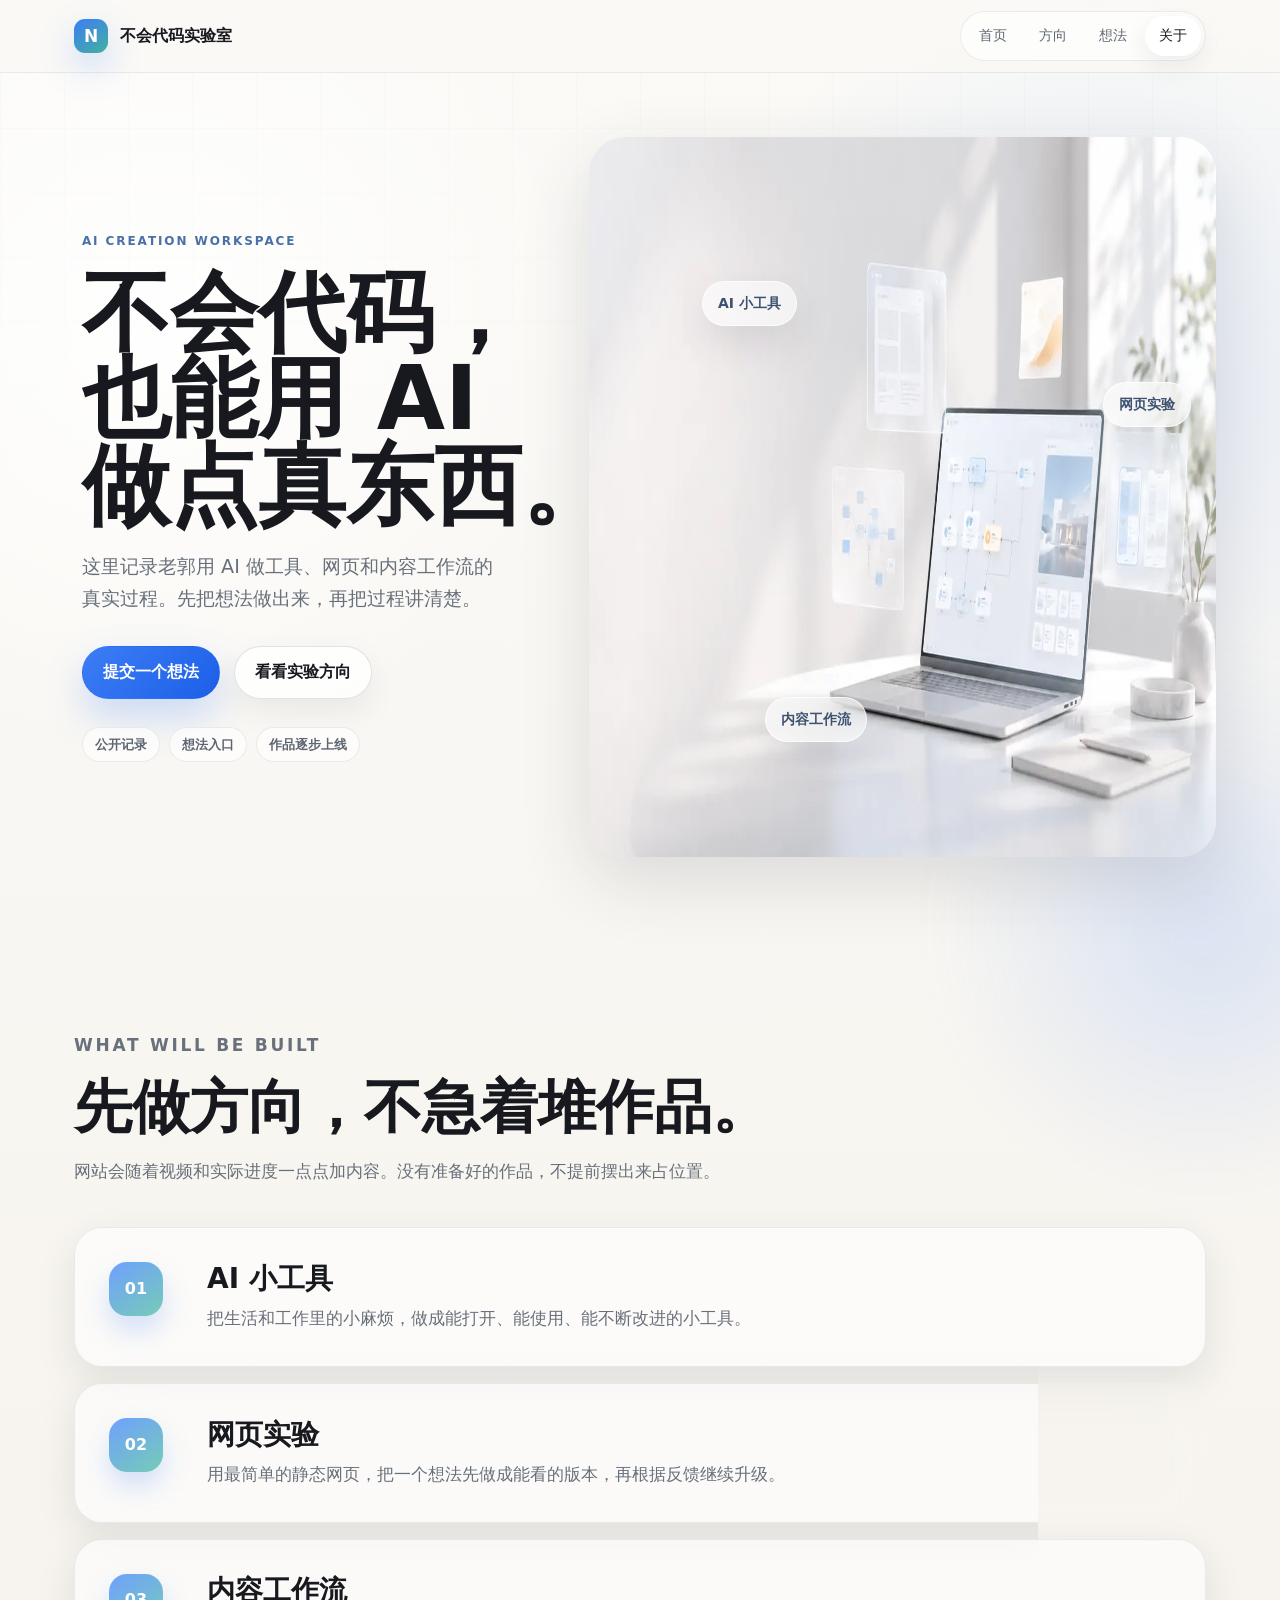
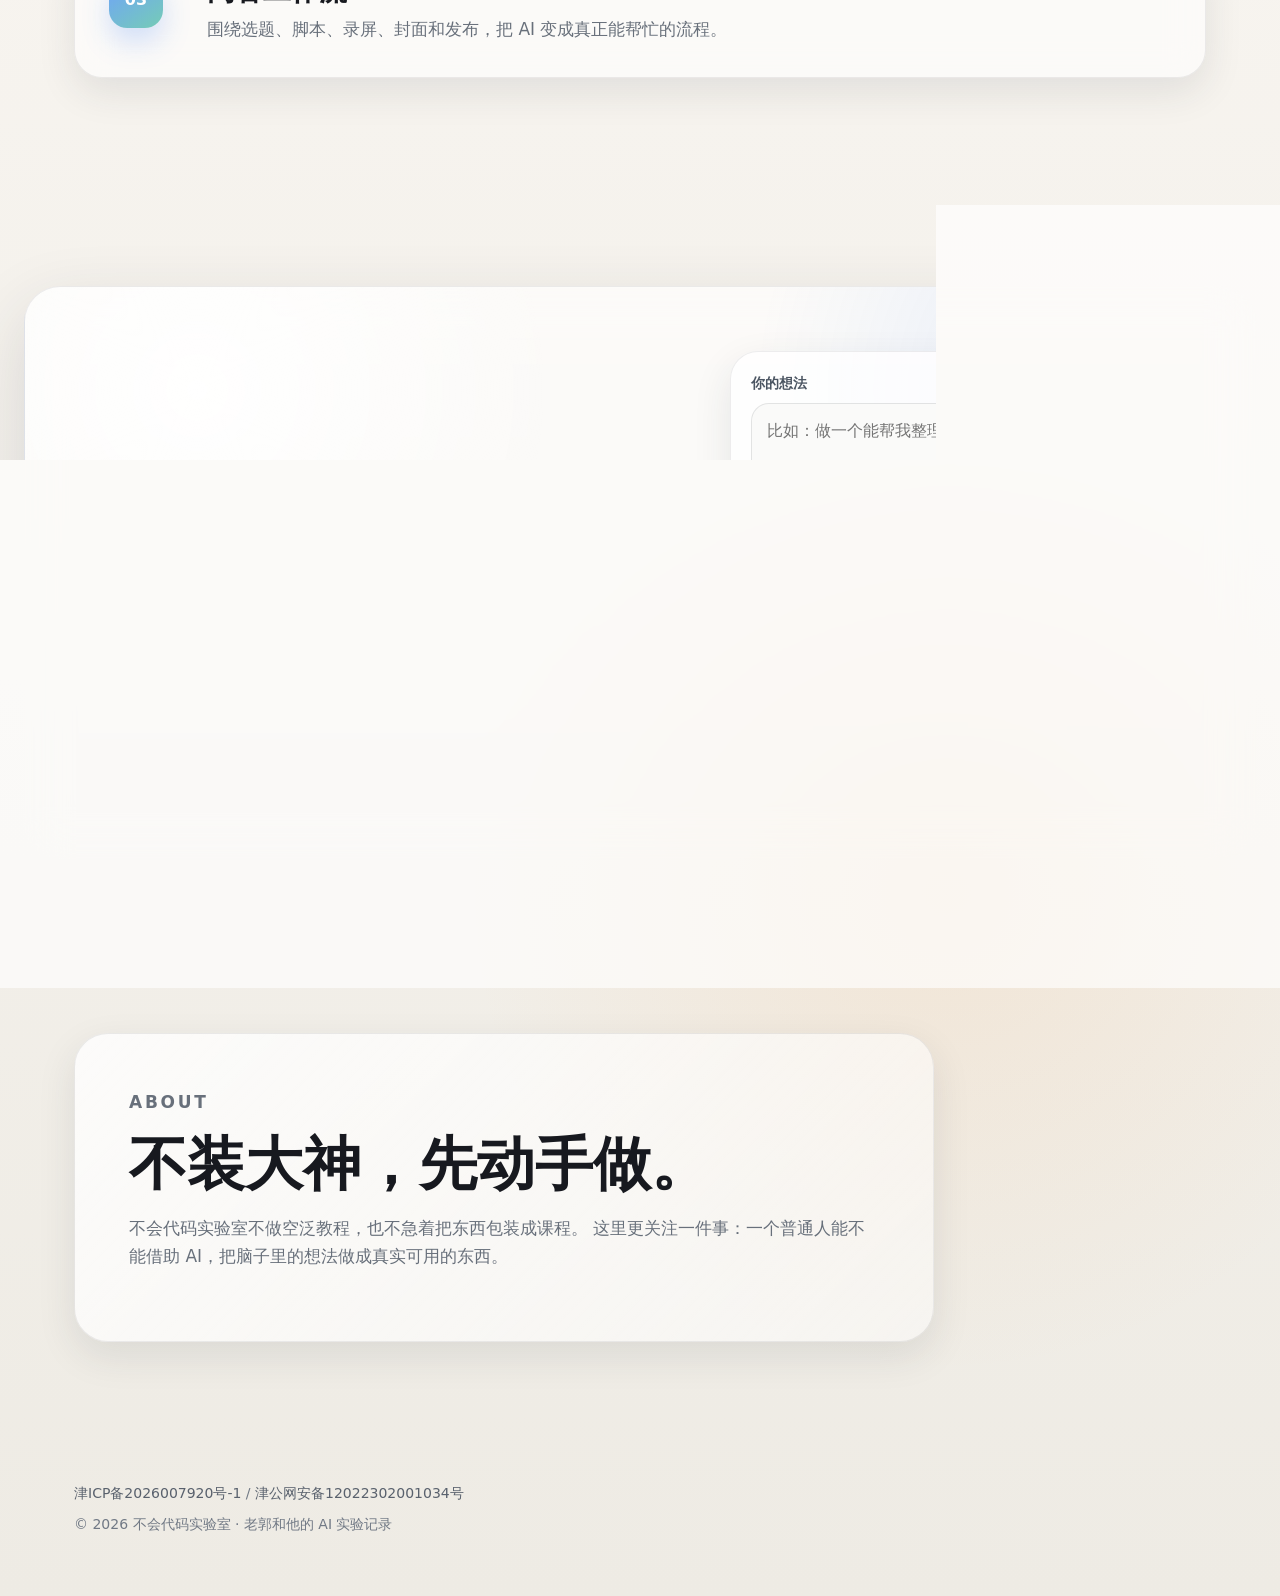
==== commit 7d585b02: "perf: 优化首屏图片加载" ====
--- a/index.html
+++ b/index.html
@@ -5,7 +5,7 @@
   <meta name="viewport" content="width=device-width, initial-scale=1.0" />
   <title>不会代码实验室</title>
   <meta name="description" content="不会代码实验室：不会代码，也能用 AI 做点真东西。" />
-  <link rel="preload" as="image" href="assets/hero-workspace.png" />
+  <link rel="preload" as="image" href="assets/hero-workspace.webp" imagesrcset="assets/hero-workspace-mobile.webp 760w, assets/hero-workspace.webp 1280w" imagesizes="(max-width: 720px) 100vw, 56vw" />
   <link rel="stylesheet" href="style.css" />
 </head>
 <body>
@@ -52,7 +52,11 @@
       </div>
 
       <div class="hero__visual reveal" aria-label="AI 创作者工作台主视觉">
-        <img src="assets/hero-workspace.png" alt="浅色 3D 创作者工作台，笔记本电脑周围悬浮着 AI 工作流界面" />
+        <picture>
+          <source srcset="assets/hero-workspace-mobile.webp" media="(max-width: 720px)" type="image/webp" />
+          <source srcset="assets/hero-workspace.webp" type="image/webp" />
+          <img src="assets/hero-workspace.png" width="1280" height="720" alt="浅色 3D 创作者工作台，笔记本电脑周围悬浮着 AI 工作流界面" />
+        </picture>
         <div class="floating-chip chip-a">AI 小工具</div>
         <div class="floating-chip chip-b">网页实验</div>
         <div class="floating-chip chip-c">内容工作流</div>
--- a/style.css
+++ b/style.css
@@ -346,10 +346,17 @@
   z-index: -1;
 }
 
-.hero__visual img {
+.hero__visual picture {
+  display: block;
   width: min(820px, 100%);
   max-width: 100%;
   justify-self: end;
+}
+
+.hero__visual img {
+  display: block;
+  width: 100%;
+  max-width: 100%;
   border-radius: 36px;
   box-shadow: var(--shadow);
   transform:
